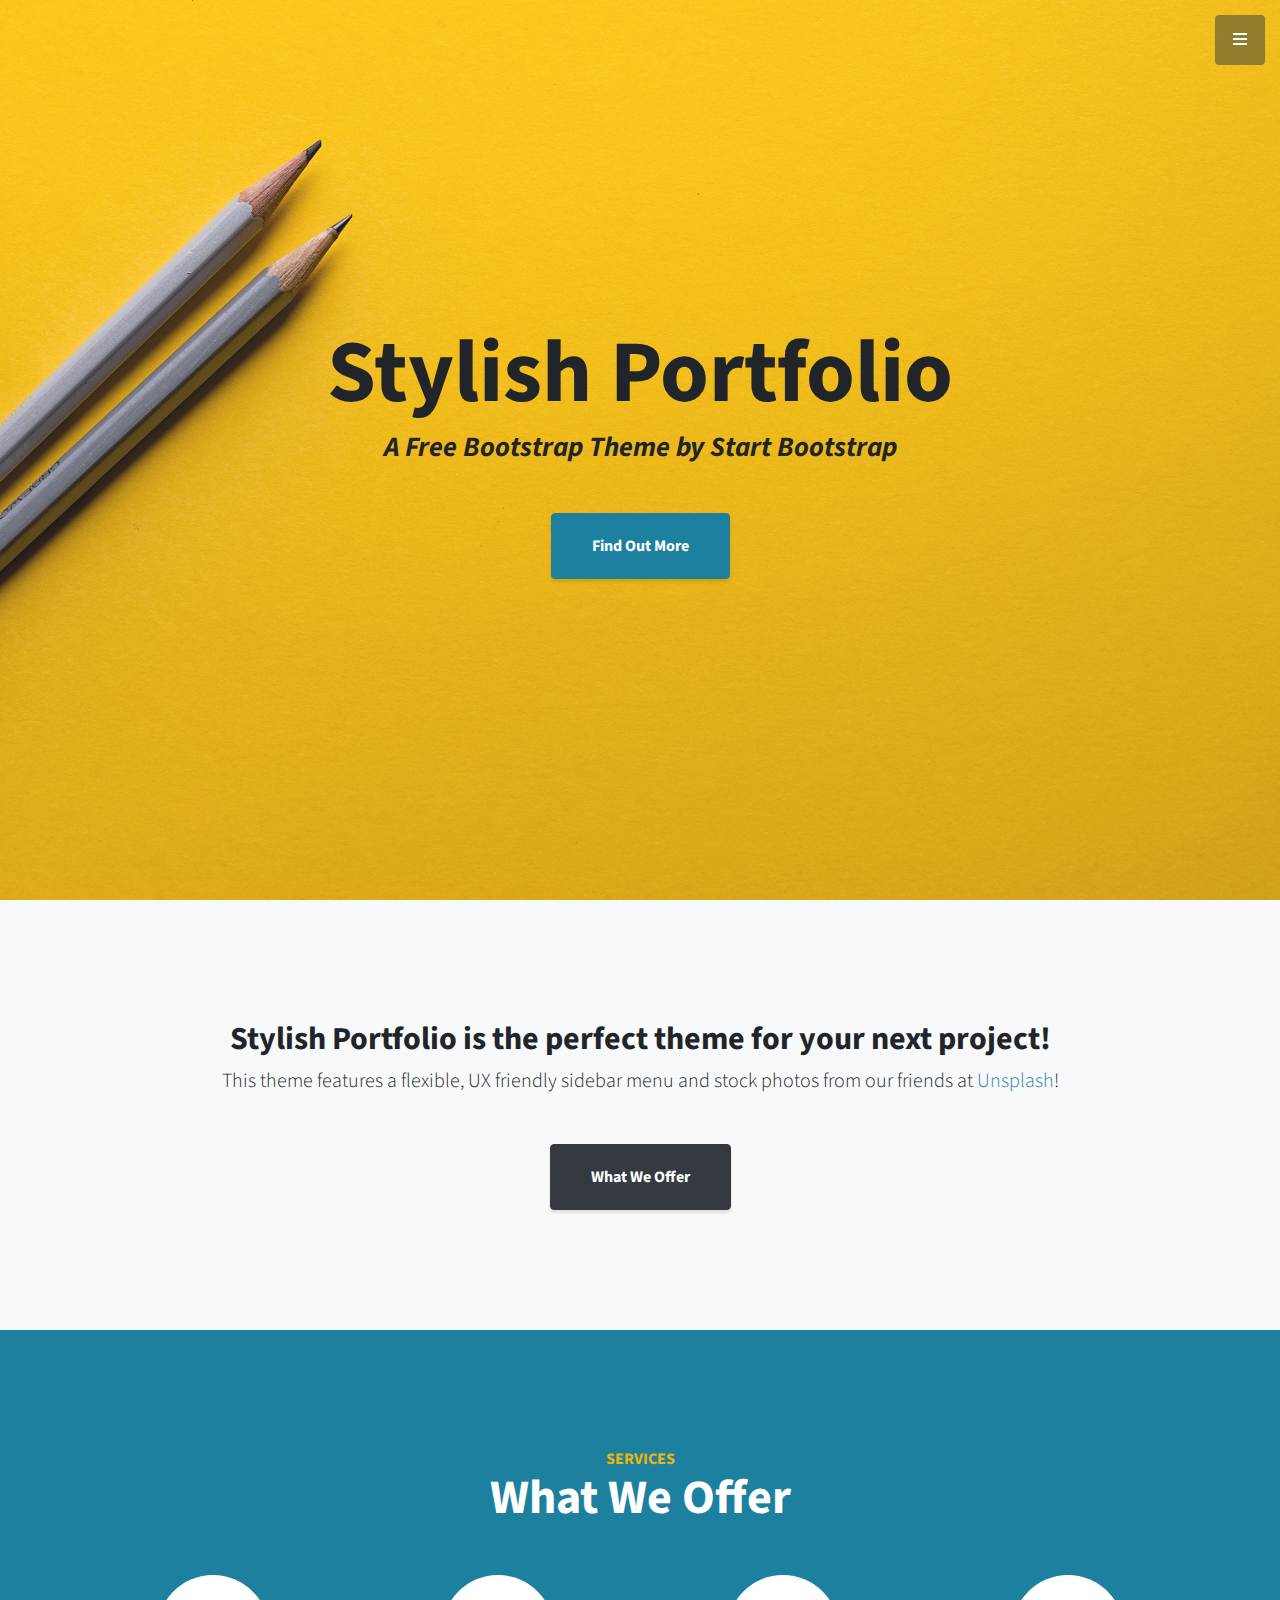
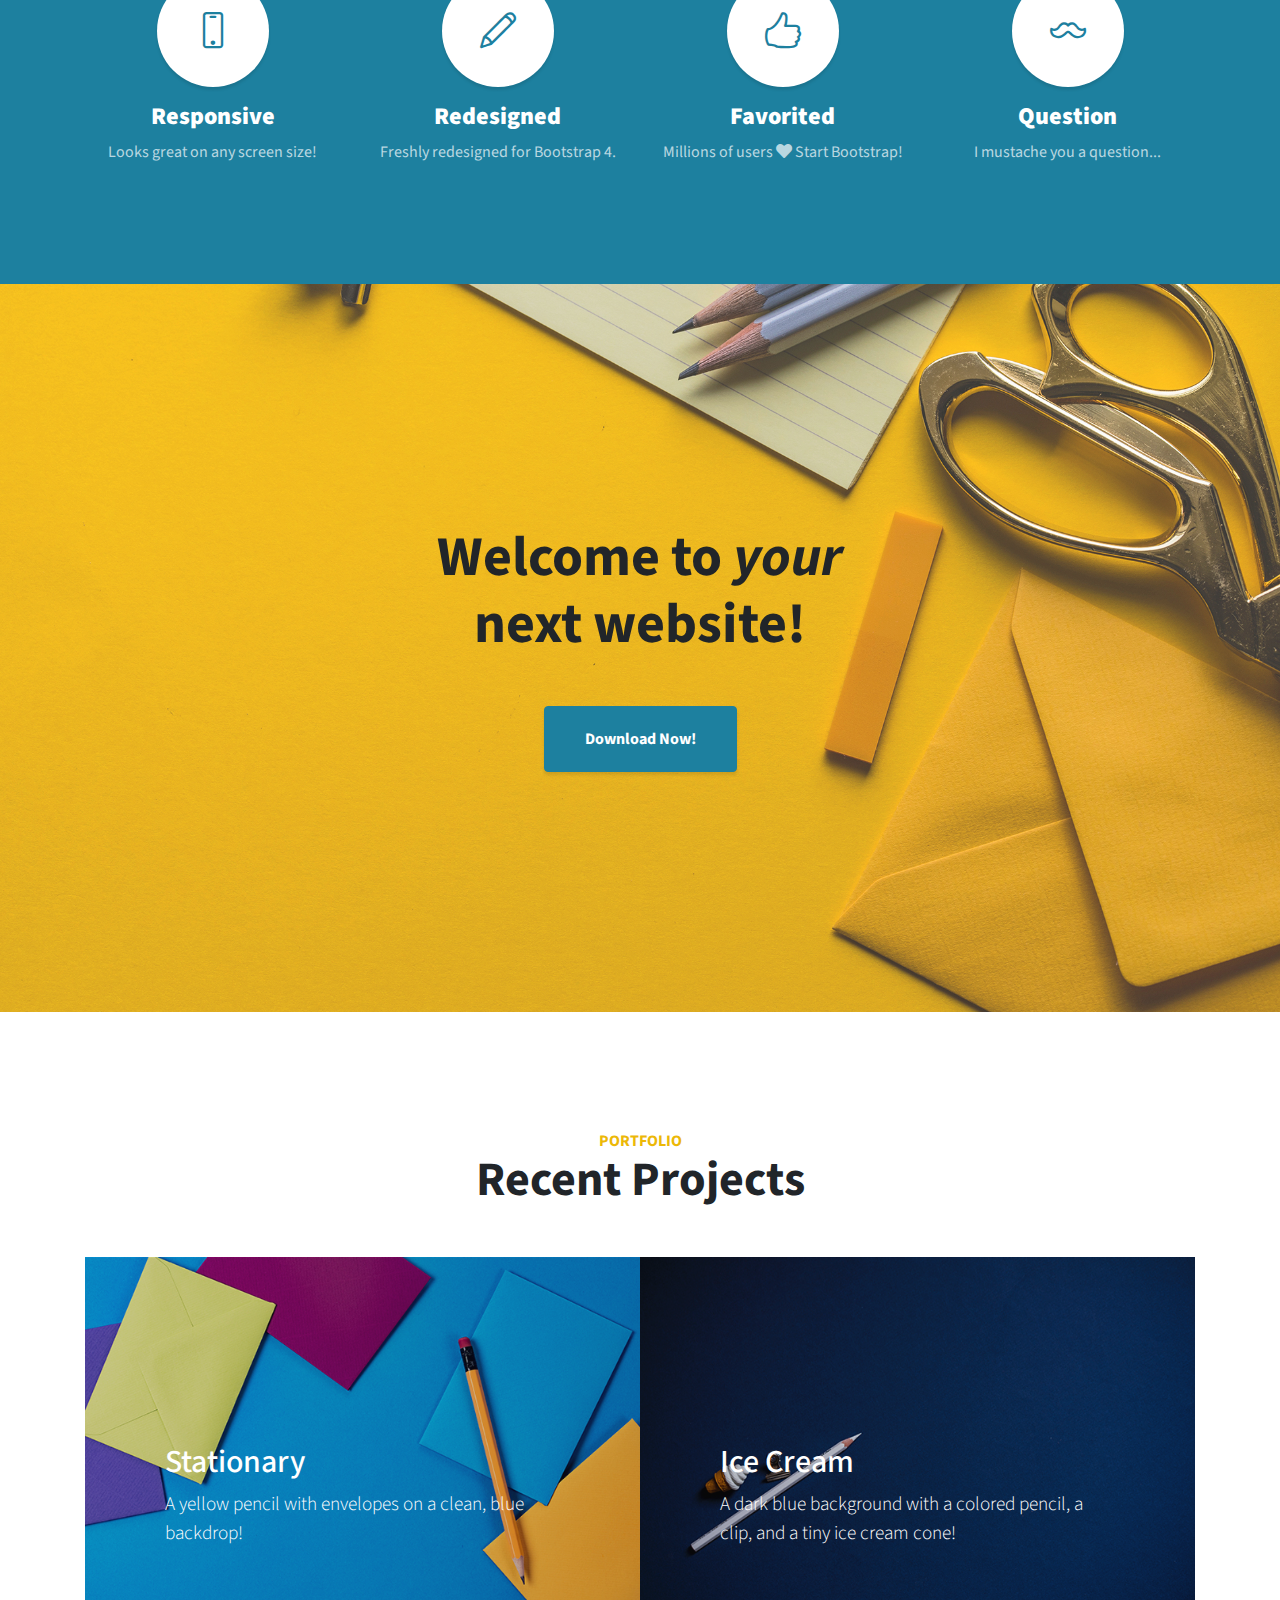
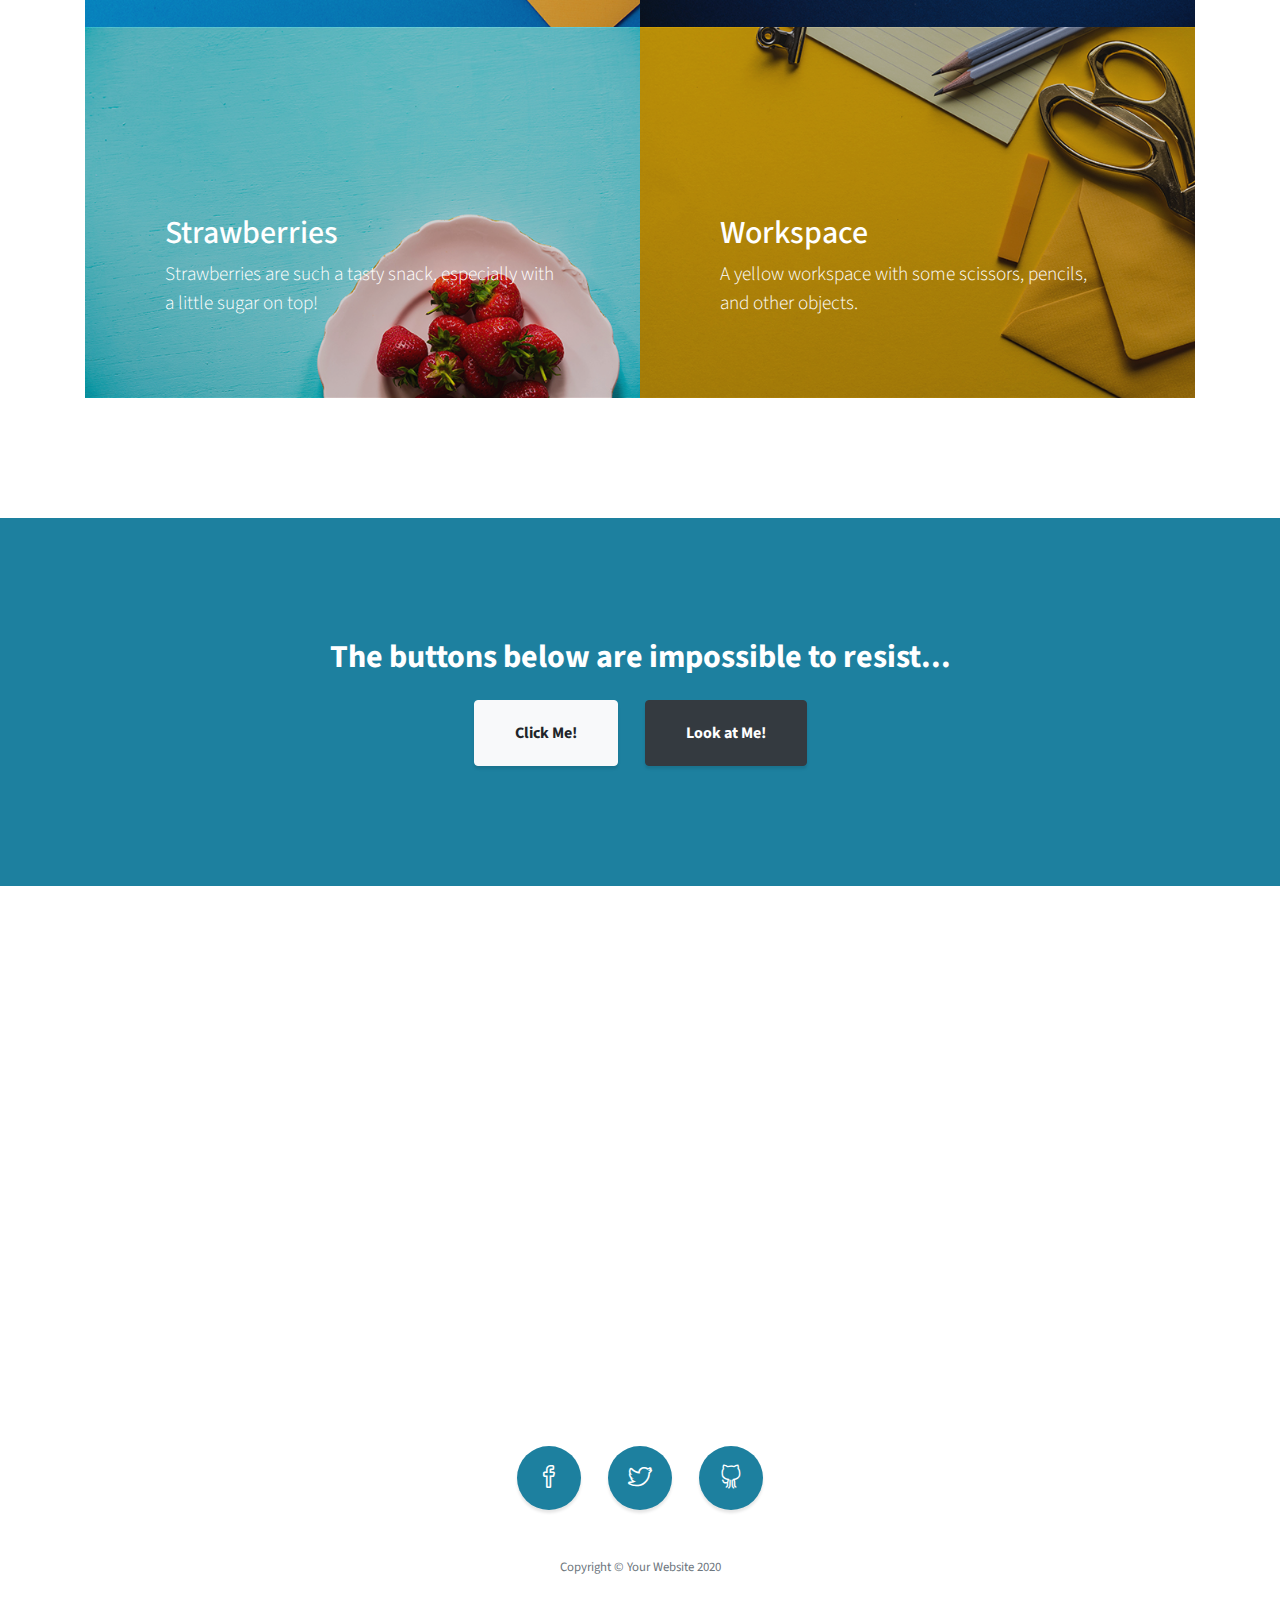
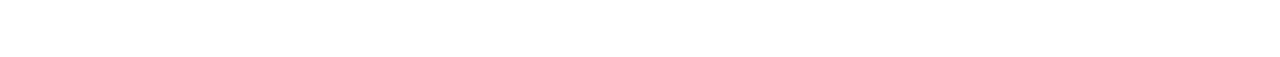
==== index.html @ 37e0a4cc "Initial commit" ====
<!DOCTYPE html>
<html lang="en">

<head>

  <meta charset="utf-8">
  <meta name="viewport" content="width=device-width, initial-scale=1, shrink-to-fit=no">
  <meta name="description" content="">
  <meta name="author" content="">

  <title>Stylish Portfolio - Start Bootstrap Template</title>

  <!-- Bootstrap Core CSS -->
  <link href="vendor/bootstrap/css/bootstrap.min.css" rel="stylesheet">

  <!-- Custom Fonts -->
  <link href="vendor/fontawesome-free/css/all.min.css" rel="stylesheet" type="text/css">
  <link href="https://fonts.googleapis.com/css?family=Source+Sans+Pro:300,400,700,300italic,400italic,700italic" rel="stylesheet" type="text/css">
  <link href="vendor/simple-line-icons/css/simple-line-icons.css" rel="stylesheet">

  <!-- Custom CSS -->
  <link href="css/stylish-portfolio.min.css" rel="stylesheet">

</head>

<body id="page-top">

  <!-- Navigation -->
  <a class="menu-toggle rounded" href="#">
    <i class="fas fa-bars"></i>
  </a>
  <nav id="sidebar-wrapper">
    <ul class="sidebar-nav">
      <li class="sidebar-brand">
        <a class="js-scroll-trigger" href="#page-top">Start Bootstrap</a>
      </li>
      <li class="sidebar-nav-item">
        <a class="js-scroll-trigger" href="#page-top">Home</a>
      </li>
      <li class="sidebar-nav-item">
        <a class="js-scroll-trigger" href="#about">About</a>
      </li>
      <li class="sidebar-nav-item">
        <a class="js-scroll-trigger" href="#services">Services</a>
      </li>
      <li class="sidebar-nav-item">
        <a class="js-scroll-trigger" href="#portfolio">Portfolio</a>
      </li>
      <li class="sidebar-nav-item">
        <a class="js-scroll-trigger" href="#contact">Contact</a>
      </li>
    </ul>
  </nav>

  <!-- Header -->
  <header class="masthead d-flex">
    <div class="container text-center my-auto">
      <h1 class="mb-1">Stylish Portfolio</h1>
      <h3 class="mb-5">
        <em>A Free Bootstrap Theme by Start Bootstrap</em>
      </h3>
      <a class="btn btn-primary btn-xl js-scroll-trigger" href="#about">Find Out More</a>
    </div>
    <div class="overlay"></div>
  </header>

  <!-- About -->
  <section class="content-section bg-light" id="about">
    <div class="container text-center">
      <div class="row">
        <div class="col-lg-10 mx-auto">
          <h2>Stylish Portfolio is the perfect theme for your next project!</h2>
          <p class="lead mb-5">This theme features a flexible, UX friendly sidebar menu and stock photos from our friends at
            <a href="https://unsplash.com/">Unsplash</a>!</p>
          <a class="btn btn-dark btn-xl js-scroll-trigger" href="#services">What We Offer</a>
        </div>
      </div>
    </div>
  </section>

  <!-- Services -->
  <section class="content-section bg-primary text-white text-center" id="services">
    <div class="container">
      <div class="content-section-heading">
        <h3 class="text-secondary mb-0">Services</h3>
        <h2 class="mb-5">What We Offer</h2>
      </div>
      <div class="row">
        <div class="col-lg-3 col-md-6 mb-5 mb-lg-0">
          <span class="service-icon rounded-circle mx-auto mb-3">
            <i class="icon-screen-smartphone"></i>
          </span>
          <h4>
            <strong>Responsive</strong>
          </h4>
          <p class="text-faded mb-0">Looks great on any screen size!</p>
        </div>
        <div class="col-lg-3 col-md-6 mb-5 mb-lg-0">
          <span class="service-icon rounded-circle mx-auto mb-3">
            <i class="icon-pencil"></i>
          </span>
          <h4>
            <strong>Redesigned</strong>
          </h4>
          <p class="text-faded mb-0">Freshly redesigned for Bootstrap 4.</p>
        </div>
        <div class="col-lg-3 col-md-6 mb-5 mb-md-0">
          <span class="service-icon rounded-circle mx-auto mb-3">
            <i class="icon-like"></i>
          </span>
          <h4>
            <strong>Favorited</strong>
          </h4>
          <p class="text-faded mb-0">Millions of users
            <i class="fas fa-heart"></i>
            Start Bootstrap!</p>
        </div>
        <div class="col-lg-3 col-md-6">
          <span class="service-icon rounded-circle mx-auto mb-3">
            <i class="icon-mustache"></i>
          </span>
          <h4>
            <strong>Question</strong>
          </h4>
          <p class="text-faded mb-0">I mustache you a question...</p>
        </div>
      </div>
    </div>
  </section>

  <!-- Callout -->
  <section class="callout">
    <div class="container text-center">
      <h2 class="mx-auto mb-5">Welcome to
        <em>your</em>
        next website!</h2>
      <a class="btn btn-primary btn-xl" href="https://startbootstrap.com/themes/stylish-portfolio/">Download Now!</a>
    </div>
  </section>

  <!-- Portfolio -->
  <section class="content-section" id="portfolio">
    <div class="container">
      <div class="content-section-heading text-center">
        <h3 class="text-secondary mb-0">Portfolio</h3>
        <h2 class="mb-5">Recent Projects</h2>
      </div>
      <div class="row no-gutters">
        <div class="col-lg-6">
          <a class="portfolio-item" href="#!">
            <div class="caption">
              <div class="caption-content">
                <div class="h2">Stationary</div>
                <p class="mb-0">A yellow pencil with envelopes on a clean, blue backdrop!</p>
              </div>
            </div>
            <img class="img-fluid" src="img/portfolio-1.jpg" alt="">
          </a>
        </div>
        <div class="col-lg-6">
          <a class="portfolio-item" href="#!">
            <div class="caption">
              <div class="caption-content">
                <div class="h2">Ice Cream</div>
                <p class="mb-0">A dark blue background with a colored pencil, a clip, and a tiny ice cream cone!</p>
              </div>
            </div>
            <img class="img-fluid" src="img/portfolio-2.jpg" alt="">
          </a>
        </div>
        <div class="col-lg-6">
          <a class="portfolio-item" href="#!">
            <div class="caption">
              <div class="caption-content">
                <div class="h2">Strawberries</div>
                <p class="mb-0">Strawberries are such a tasty snack, especially with a little sugar on top!</p>
              </div>
            </div>
            <img class="img-fluid" src="img/portfolio-3.jpg" alt="">
          </a>
        </div>
        <div class="col-lg-6">
          <a class="portfolio-item" href="#!">
            <div class="caption">
              <div class="caption-content">
                <div class="h2">Workspace</div>
                <p class="mb-0">A yellow workspace with some scissors, pencils, and other objects.</p>
              </div>
            </div>
            <img class="img-fluid" src="img/portfolio-4.jpg" alt="">
          </a>
        </div>
      </div>
    </div>
  </section>

  <!-- Call to Action -->
  <section class="content-section bg-primary text-white">
    <div class="container text-center">
      <h2 class="mb-4">The buttons below are impossible to resist...</h2>
      <a href="#!" class="btn btn-xl btn-light mr-4">Click Me!</a>
      <a href="#!" class="btn btn-xl btn-dark">Look at Me!</a>
    </div>
  </section>

  <!-- Map -->
  <div id="contact" class="map">
    <iframe src="https://maps.google.com/maps?f=q&amp;source=s_q&amp;hl=en&amp;geocode=&amp;q=Twitter,+Inc.,+Market+Street,+San+Francisco,+CA&amp;aq=0&amp;oq=twitter&amp;sll=28.659344,-81.187888&amp;sspn=0.128789,0.264187&amp;ie=UTF8&amp;hq=Twitter,+Inc.,+Market+Street,+San+Francisco,+CA&amp;t=m&amp;z=15&amp;iwloc=A&amp;output=embed"></iframe>
    <br />
    <small>
      <a href="https://maps.google.com/maps?f=q&amp;source=embed&amp;hl=en&amp;geocode=&amp;q=Twitter,+Inc.,+Market+Street,+San+Francisco,+CA&amp;aq=0&amp;oq=twitter&amp;sll=28.659344,-81.187888&amp;sspn=0.128789,0.264187&amp;ie=UTF8&amp;hq=Twitter,+Inc.,+Market+Street,+San+Francisco,+CA&amp;t=m&amp;z=15&amp;iwloc=A"></a>
    </small>
  </div>

  <!-- Footer -->
  <footer class="footer text-center">
    <div class="container">
      <ul class="list-inline mb-5">
        <li class="list-inline-item">
          <a class="social-link rounded-circle text-white mr-3" href="#!">
            <i class="icon-social-facebook"></i>
          </a>
        </li>
        <li class="list-inline-item">
          <a class="social-link rounded-circle text-white mr-3" href="#!">
            <i class="icon-social-twitter"></i>
          </a>
        </li>
        <li class="list-inline-item">
          <a class="social-link rounded-circle text-white" href="#!">
            <i class="icon-social-github"></i>
          </a>
        </li>
      </ul>
      <p class="text-muted small mb-0">Copyright &copy; Your Website 2020</p>
    </div>
  </footer>

  <!-- Scroll to Top Button-->
  <a class="scroll-to-top rounded js-scroll-trigger" href="#page-top">
    <i class="fas fa-angle-up"></i>
  </a>

  <!-- Bootstrap core JavaScript -->
  <script src="vendor/jquery/jquery.min.js"></script>
  <script src="vendor/bootstrap/js/bootstrap.bundle.min.js"></script>

  <!-- Plugin JavaScript -->
  <script src="vendor/jquery-easing/jquery.easing.min.js"></script>

  <!-- Custom scripts for this template -->
  <script src="js/stylish-portfolio.min.js"></script>

</body>

</html>
---- vendor/simple-line-icons/css/simple-line-icons.css ----
@font-face {
  font-family: 'simple-line-icons';
  src: url('../fonts/Simple-Line-Icons.eot?v=2.4.0');
  src: url('../fonts/Simple-Line-Icons.eot?v=2.4.0#iefix') format('embedded-opentype'), url('../fonts/Simple-Line-Icons.woff2?v=2.4.0') format('woff2'), url('../fonts/Simple-Line-Icons.ttf?v=2.4.0') format('truetype'), url('../fonts/Simple-Line-Icons.woff?v=2.4.0') format('woff'), url('../fonts/Simple-Line-Icons.svg?v=2.4.0#simple-line-icons') format('svg');
  font-weight: normal;
  font-style: normal;
}
/*
 Use the following CSS code if you want to have a class per icon.
 Instead of a list of all class selectors, you can use the generic [class*="icon-"] selector, but it's slower:
*/
.icon-user,
.icon-people,
.icon-user-female,
.icon-user-follow,
.icon-user-following,
.icon-user-unfollow,
.icon-login,
.icon-logout,
.icon-emotsmile,
.icon-phone,
.icon-call-end,
.icon-call-in,
.icon-call-out,
.icon-map,
.icon-location-pin,
.icon-direction,
.icon-directions,
.icon-compass,
.icon-layers,
.icon-menu,
.icon-list,
.icon-options-vertical,
.icon-options,
.icon-arrow-down,
.icon-arrow-left,
.icon-arrow-right,
.icon-arrow-up,
.icon-arrow-up-circle,
.icon-arrow-left-circle,
.icon-arrow-right-circle,
.icon-arrow-down-circle,
.icon-check,
.icon-clock,
.icon-plus,
.icon-minus,
.icon-close,
.icon-event,
.icon-exclamation,
.icon-organization,
.icon-trophy,
.icon-screen-smartphone,
.icon-screen-desktop,
.icon-plane,
.icon-notebook,
.icon-mustache,
.icon-mouse,
.icon-magnet,
.icon-energy,
.icon-disc,
.icon-cursor,
.icon-cursor-move,
.icon-crop,
.icon-chemistry,
.icon-speedometer,
.icon-shield,
.icon-screen-tablet,
.icon-magic-wand,
.icon-hourglass,
.icon-graduation,
.icon-ghost,
.icon-game-controller,
.icon-fire,
.icon-eyeglass,
.icon-envelope-open,
.icon-envelope-letter,
.icon-bell,
.icon-badge,
.icon-anchor,
.icon-wallet,
.icon-vector,
.icon-speech,
.icon-puzzle,
.icon-printer,
.icon-present,
.icon-playlist,
.icon-pin,
.icon-picture,
.icon-handbag,
.icon-globe-alt,
.icon-globe,
.icon-folder-alt,
.icon-folder,
.icon-film,
.icon-feed,
.icon-drop,
.icon-drawer,
.icon-docs,
.icon-doc,
.icon-diamond,
.icon-cup,
.icon-calculator,
.icon-bubbles,
.icon-briefcase,
.icon-book-open,
.icon-basket-loaded,
.icon-basket,
.icon-bag,
.icon-action-undo,
.icon-action-redo,
.icon-wrench,
.icon-umbrella,
.icon-trash,
.icon-tag,
.icon-support,
.icon-frame,
.icon-size-fullscreen,
.icon-size-actual,
.icon-shuffle,
.icon-share-alt,
.icon-share,
.icon-rocket,
.icon-question,
.icon-pie-chart,
.icon-pencil,
.icon-note,
.icon-loop,
.icon-home,
.icon-grid,
.icon-graph,
.icon-microphone,
.icon-music-tone-alt,
.icon-music-tone,
.icon-earphones-alt,
.icon-earphones,
.icon-equalizer,
.icon-like,
.icon-dislike,
.icon-control-start,
.icon-control-rewind,
.icon-control-play,
.icon-control-pause,
.icon-control-forward,
.icon-control-end,
.icon-volume-1,
.icon-volume-2,
.icon-volume-off,
.icon-calendar,
.icon-bulb,
.icon-chart,
.icon-ban,
.icon-bubble,
.icon-camrecorder,
.icon-camera,
.icon-cloud-download,
.icon-cloud-upload,
.icon-envelope,
.icon-eye,
.icon-flag,
.icon-heart,
.icon-info,
.icon-key,
.icon-link,
.icon-lock,
.icon-lock-open,
.icon-magnifier,
.icon-magnifier-add,
.icon-magnifier-remove,
.icon-paper-clip,
.icon-paper-plane,
.icon-power,
.icon-refresh,
.icon-reload,
.icon-settings,
.icon-star,
.icon-symbol-female,
.icon-symbol-male,
.icon-target,
.icon-credit-card,
.icon-paypal,
.icon-social-tumblr,
.icon-social-twitter,
.icon-social-facebook,
.icon-social-instagram,
.icon-social-linkedin,
.icon-social-pinterest,
.icon-social-github,
.icon-social-google,
.icon-social-reddit,
.icon-social-skype,
.icon-social-dribbble,
.icon-social-behance,
.icon-social-foursqare,
.icon-social-soundcloud,
.icon-social-spotify,
.icon-social-stumbleupon,
.icon-social-youtube,
.icon-social-dropbox,
.icon-social-vkontakte,
.icon-social-steam {
  font-family: 'simple-line-icons';
  speak: none;
  font-style: normal;
  font-weight: normal;
  font-variant: normal;
  text-transform: none;
  line-height: 1;
  /* Better Font Rendering =========== */
  -webkit-font-smoothing: antialiased;
  -moz-osx-font-smoothing: grayscale;
}
.icon-user:before {
  content: "\e005";
}
.icon-people:before {
  content: "\e001";
}
.icon-user-female:before {
  content: "\e000";
}
.icon-user-follow:before {
  content: "\e002";
}
.icon-user-following:before {
  content: "\e003";
}
.icon-user-unfollow:before {
  content: "\e004";
}
.icon-login:before {
  content: "\e066";
}
.icon-logout:before {
  content: "\e065";
}
.icon-emotsmile:before {
  content: "\e021";
}
.icon-phone:before {
  content: "\e600";
}
.icon-call-end:before {
  content: "\e048";
}
.icon-call-in:before {
  content: "\e047";
}
.icon-call-out:before {
  content: "\e046";
}
.icon-map:before {
  content: "\e033";
}
.icon-location-pin:before {
  content: "\e096";
}
.icon-direction:before {
  content: "\e042";
}
.icon-directions:before {
  content: "\e041";
}
.icon-compass:before {
  content: "\e045";
}
.icon-layers:before {
  content: "\e034";
}
.icon-menu:before {
  content: "\e601";
}
.icon-list:before {
  content: "\e067";
}
.icon-options-vertical:before {
  content: "\e602";
}
.icon-options:before {
  content: "\e603";
}
.icon-arrow-down:before {
  content: "\e604";
}
.icon-arrow-left:before {
  content: "\e605";
}
.icon-arrow-right:before {
  content: "\e606";
}
.icon-arrow-up:before {
  content: "\e607";
}
.icon-arrow-up-circle:before {
  content: "\e078";
}
.icon-arrow-left-circle:before {
  content: "\e07a";
}
.icon-arrow-right-circle:before {
  content: "\e079";
}
.icon-arrow-down-circle:before {
  content: "\e07b";
}
.icon-check:before {
  content: "\e080";
}
.icon-clock:before {
  content: "\e081";
}
.icon-plus:before {
  content: "\e095";
}
.icon-minus:before {
  content: "\e615";
}
.icon-close:before {
  content: "\e082";
}
.icon-event:before {
  content: "\e619";
}
.icon-exclamation:before {
  content: "\e617";
}
.icon-organization:before {
  content: "\e616";
}
.icon-trophy:before {
  content: "\e006";
}
.icon-screen-smartphone:before {
  content: "\e010";
}
.icon-screen-desktop:before {
  content: "\e011";
}
.icon-plane:before {
  content: "\e012";
}
.icon-notebook:before {
  content: "\e013";
}
.icon-mustache:before {
  content: "\e014";
}
.icon-mouse:before {
  content: "\e015";
}
.icon-magnet:before {
  content: "\e016";
}
.icon-energy:before {
  content: "\e020";
}
.icon-disc:before {
  content: "\e022";
}
.icon-cursor:before {
  content: "\e06e";
}
.icon-cursor-move:before {
  content: "\e023";
}
.icon-crop:before {
  content: "\e024";
}
.icon-chemistry:before {
  content: "\e026";
}
.icon-speedometer:before {
  content: "\e007";
}
.icon-shield:before {
  content: "\e00e";
}
.icon-screen-tablet:before {
  content: "\e00f";
}
.icon-magic-wand:before {
  content: "\e017";
}
.icon-hourglass:before {
  content: "\e018";
}
.icon-graduation:before {
  content: "\e019";
}
.icon-ghost:before {
  content: "\e01a";
}
.icon-game-controller:before {
  content: "\e01b";
}
.icon-fire:before {
  content: "\e01c";
}
.icon-eyeglass:before {
  content: "\e01d";
}
.icon-envelope-open:before {
  content: "\e01e";
}
.icon-envelope-letter:before {
  content: "\e01f";
}
.icon-bell:before {
  content: "\e027";
}
.icon-badge:before {
  content: "\e028";
}
.icon-anchor:before {
  content: "\e029";
}
.icon-wallet:before {
  content: "\e02a";
}
.icon-vector:before {
  content: "\e02b";
}
.icon-speech:before {
  content: "\e02c";
}
.icon-puzzle:before {
  content: "\e02d";
}
.icon-printer:before {
  content: "\e02e";
}
.icon-present:before {
  content: "\e02f";
}
.icon-playlist:before {
  content: "\e030";
}
.icon-pin:before {
  content: "\e031";
}
.icon-picture:before {
  content: "\e032";
}
.icon-handbag:before {
  content: "\e035";
}
.icon-globe-alt:before {
  content: "\e036";
}
.icon-globe:before {
  content: "\e037";
}
.icon-folder-alt:before {
  content: "\e039";
}
.icon-folder:before {
  content: "\e089";
}
.icon-film:before {
  content: "\e03a";
}
.icon-feed:before {
  content: "\e03b";
}
.icon-drop:before {
  content: "\e03e";
}
.icon-drawer:before {
  content: "\e03f";
}
.icon-docs:before {
  content: "\e040";
}
.icon-doc:before {
  content: "\e085";
}
.icon-diamond:before {
  content: "\e043";
}
.icon-cup:before {
  content: "\e044";
}
.icon-calculator:before {
  content: "\e049";
}
.icon-bubbles:before {
  content: "\e04a";
}
.icon-briefcase:before {
  content: "\e04b";
}
.icon-book-open:before {
  content: "\e04c";
}
.icon-basket-loaded:before {
  content: "\e04d";
}
.icon-basket:before {
  content: "\e04e";
}
.icon-bag:before {
  content: "\e04f";
}
.icon-action-undo:before {
  content: "\e050";
}
.icon-action-redo:before {
  content: "\e051";
}
.icon-wrench:before {
  content: "\e052";
}
.icon-umbrella:before {
  content: "\e053";
}
.icon-trash:before {
  content: "\e054";
}
.icon-tag:before {
  content: "\e055";
}
.icon-support:before {
  content: "\e056";
}
.icon-frame:before {
  content: "\e038";
}
.icon-size-fullscreen:before {
  content: "\e057";
}
.icon-size-actual:before {
  content: "\e058";
}
.icon-shuffle:before {
  content: "\e059";
}
.icon-share-alt:before {
  content: "\e05a";
}
.icon-share:before {
  content: "\e05b";
}
.icon-rocket:before {
  content: "\e05c";
}
.icon-question:before {
  content: "\e05d";
}
.icon-pie-chart:before {
  content: "\e05e";
}
.icon-pencil:before {
  content: "\e05f";
}
.icon-note:before {
  content: "\e060";
}
.icon-loop:before {
  content: "\e064";
}
.icon-home:before {
  content: "\e069";
}
.icon-grid:before {
  content: "\e06a";
}
.icon-graph:before {
  content: "\e06b";
}
.icon-microphone:before {
  content: "\e063";
}
.icon-music-tone-alt:before {
  content: "\e061";
}
.icon-music-tone:before {
  content: "\e062";
}
.icon-earphones-alt:before {
  content: "\e03c";
}
.icon-earphones:before {
  content: "\e03d";
}
.icon-equalizer:before {
  content: "\e06c";
}
.icon-like:before {
  content: "\e068";
}
.icon-dislike:before {
  content: "\e06d";
}
.icon-control-start:before {
  content: "\e06f";
}
.icon-control-rewind:before {
  content: "\e070";
}
.icon-control-play:before {
  content: "\e071";
}
.icon-control-pause:before {
  content: "\e072";
}
.icon-control-forward:before {
  content: "\e073";
}
.icon-control-end:before {
  content: "\e074";
}
.icon-volume-1:before {
  content: "\e09f";
}
.icon-volume-2:before {
  content: "\e0a0";
}
.icon-volume-off:before {
  content: "\e0a1";
}
.icon-calendar:before {
  content: "\e075";
}
.icon-bulb:before {
  content: "\e076";
}
.icon-chart:before {
  content: "\e077";
}
.icon-ban:before {
  content: "\e07c";
}
.icon-bubble:before {
  content: "\e07d";
}
.icon-camrecorder:before {
  content: "\e07e";
}
.icon-camera:before {
  content: "\e07f";
}
.icon-cloud-download:before {
  content: "\e083";
}
.icon-cloud-upload:before {
  content: "\e084";
}
.icon-envelope:before {
  content: "\e086";
}
.icon-eye:before {
  content: "\e087";
}
.icon-flag:before {
  content: "\e088";
}
.icon-heart:before {
  content: "\e08a";
}
.icon-info:before {
  content: "\e08b";
}
.icon-key:before {
  content: "\e08c";
}
.icon-link:before {
  content: "\e08d";
}
.icon-lock:before {
  content: "\e08e";
}
.icon-lock-open:before {
  content: "\e08f";
}
.icon-magnifier:before {
  content: "\e090";
}
.icon-magnifier-add:before {
  content: "\e091";
}
.icon-magnifier-remove:before {
  content: "\e092";
}
.icon-paper-clip:before {
  content: "\e093";
}
.icon-paper-plane:before {
  content: "\e094";
}
.icon-power:before {
  content: "\e097";
}
.icon-refresh:before {
  content: "\e098";
}
.icon-reload:before {
  content: "\e099";
}
.icon-settings:before {
  content: "\e09a";
}
.icon-star:before {
  content: "\e09b";
}
.icon-symbol-female:before {
  content: "\e09c";
}
.icon-symbol-male:before {
  content: "\e09d";
}
.icon-target:before {
  content: "\e09e";
}
.icon-credit-card:before {
  content: "\e025";
}
.icon-paypal:before {
  content: "\e608";
}
.icon-social-tumblr:before {
  content: "\e00a";
}
.icon-social-twitter:before {
  content: "\e009";
}
.icon-social-facebook:before {
  content: "\e00b";
}
.icon-social-instagram:before {
  content: "\e609";
}
.icon-social-linkedin:before {
  content: "\e60a";
}
.icon-social-pinterest:before {
  content: "\e60b";
}
.icon-social-github:before {
  content: "\e60c";
}
.icon-social-google:before {
  content: "\e60d";
}
.icon-social-reddit:before {
  content: "\e60e";
}
.icon-social-skype:before {
  content: "\e60f";
}
.icon-social-dribbble:before {
  content: "\e00d";
}
.icon-social-behance:before {
  content: "\e610";
}
.icon-social-foursqare:before {
  content: "\e611";
}
.icon-social-soundcloud:before {
  content: "\e612";
}
.icon-social-spotify:before {
  content: "\e613";
}
.icon-social-stumbleupon:before {
  content: "\e614";
}
.icon-social-youtube:before {
  content: "\e008";
}
.icon-social-dropbox:before {
  content: "\e00c";
}
.icon-social-vkontakte:before {
  content: "\e618";
}
.icon-social-steam:before {
  content: "\e620";
}
---- css/stylish-portfolio.min.css ----
/*!
 * Start Bootstrap - Stylish Portfolio v5.0.8 (https://startbootstrap.com/themes/stylish-portfolio)
 * Copyright 2013-2020 Start Bootstrap
 * Licensed under MIT (https://github.com/StartBootstrap/startbootstrap-stylish-portfolio/blob/master/LICENSE)
 */body,html{width:100%;height:100%}body{font-family:'Source Sans Pro'}.btn-xl{padding:1.25rem 2.5rem}.content-section{padding-top:7.5rem;padding-bottom:7.5rem}.content-section-heading h2{font-size:3rem}.content-section-heading h3{font-size:1rem;text-transform:uppercase}h1,h2,h3,h4,h5,h6{font-weight:700}.text-faded{color:rgba(255,255,255,.7)}.map{height:30rem}@media (max-width:992px){.map{height:75%}}.map iframe{pointer-events:none}.scroll-to-top{position:fixed;right:15px;bottom:15px;display:none;width:50px;height:50px;text-align:center;color:#fff;background:rgba(52,58,64,.5);line-height:45px}.scroll-to-top:focus,.scroll-to-top:hover{color:#fff}.scroll-to-top:hover{background:#343a40}.scroll-to-top i{font-weight:800}.masthead{min-height:30rem;position:relative;display:table;width:100%;height:auto;padding-top:8rem;padding-bottom:8rem;background:linear-gradient(90deg,rgba(255,255,255,.1) 0,rgba(255,255,255,.1) 100%),url(../img/bg-masthead.jpg);background-position:center center;background-repeat:no-repeat;background-size:cover}.masthead h1{font-size:4rem;margin:0;padding:0}@media (min-width:992px){.masthead{height:100vh}.masthead h1{font-size:5.5rem}}#sidebar-wrapper{position:fixed;z-index:2;right:0;width:250px;height:100%;transition:all .4s ease 0s;transform:translateX(250px);background:#1d809f;border-left:1px solid rgba(255,255,255,.1)}.sidebar-nav{position:absolute;top:0;width:250px;margin:0;padding:0;list-style:none}.sidebar-nav li.sidebar-nav-item a{display:block;text-decoration:none;color:#fff;padding:15px}.sidebar-nav li a:hover{text-decoration:none;color:#fff;background:rgba(255,255,255,.2)}.sidebar-nav li a:active,.sidebar-nav li a:focus{text-decoration:none}.sidebar-nav>.sidebar-brand{font-size:1.2rem;background:rgba(52,58,64,.1);height:80px;line-height:50px;padding-top:15px;padding-bottom:15px;padding-left:15px}.sidebar-nav>.sidebar-brand a{color:#fff}.sidebar-nav>.sidebar-brand a:hover{color:#fff;background:0 0}#sidebar-wrapper.active{right:250px;width:250px;transition:all .4s ease 0s}.menu-toggle{position:fixed;right:15px;top:15px;width:50px;height:50px;text-align:center;color:#fff;background:rgba(52,58,64,.5);line-height:50px;z-index:999}.menu-toggle:focus,.menu-toggle:hover{color:#fff}.menu-toggle:hover{background:#343a40}.service-icon{background-color:#fff;color:#1d809f;height:7rem;width:7rem;display:block;line-height:7.5rem;font-size:2.25rem;box-shadow:0 3px 3px 0 rgba(0,0,0,.1)}.callout{padding:15rem 0;background:linear-gradient(90deg,rgba(255,255,255,.1) 0,rgba(255,255,255,.1) 100%),url(../img/bg-callout.jpg);background-position:center center;background-repeat:no-repeat;background-size:cover}.callout h2{font-size:3.5rem;font-weight:700;display:block;max-width:30rem}.portfolio-item{display:block;position:relative;overflow:hidden;max-width:530px;margin:auto auto 1rem}.portfolio-item .caption{display:flex;height:100%;width:100%;background-color:rgba(33,37,41,.2);position:absolute;top:0;bottom:0;z-index:1}.portfolio-item .caption .caption-content{color:#fff;margin:auto 2rem 2rem}.portfolio-item .caption .caption-content h2{font-size:.8rem;text-transform:uppercase}.portfolio-item .caption .caption-content p{font-weight:300;font-size:1.2rem}@media (min-width:992px){.portfolio-item{max-width:none;margin:0}.portfolio-item .caption{transition:background-color .7s,-webkit-clip-path .25s ease-out;transition:clip-path .25s ease-out,background-color .7s;transition:clip-path .25s ease-out,background-color .7s,-webkit-clip-path .25s ease-out;-webkit-clip-path:inset(0);clip-path:inset(0)}.portfolio-item .caption .caption-content{transition:opacity .25s;margin-left:5rem;margin-right:5rem;margin-bottom:5rem}.portfolio-item img{transition:-webkit-clip-path .25s ease-out;transition:clip-path .25s ease-out;transition:clip-path .25s ease-out,-webkit-clip-path .25s ease-out;-webkit-clip-path:inset(-1px);clip-path:inset(-1px)}.portfolio-item:hover img{-webkit-clip-path:inset(2rem);clip-path:inset(2rem)}.portfolio-item:hover .caption{background-color:rgba(29,128,159,.9);-webkit-clip-path:inset(2rem);clip-path:inset(2rem)}}.map iframe{height:100%;width:100%;border:0}footer.footer{padding-top:5rem;padding-bottom:5rem}footer.footer .social-link{display:block;height:4rem;width:4rem;line-height:4.3rem;font-size:1.5rem;background-color:#1d809f;transition:background-color .15s ease-in-out;box-shadow:0 3px 3px 0 rgba(0,0,0,.1)}footer.footer .social-link:hover{background-color:#155d74;text-decoration:none}a{color:#1d809f}a:active,a:focus,a:hover{color:#155d74}.btn-primary{background-color:#1d809f!important;border-color:#1d809f!important;color:#fff!important}.btn-primary:active,.btn-primary:focus,.btn-primary:hover{background-color:#155d74!important;border-color:#155d74!important}.btn-secondary{background-color:#ecb807!important;border-color:#ecb807!important;color:#fff!important}.btn-secondary:active,.btn-secondary:focus,.btn-secondary:hover{background-color:#ba9106!important;border-color:#ba9106!important}.btn-dark{color:#fff!important}.btn{box-shadow:0 3px 3px 0 rgba(0,0,0,.1);font-weight:700}.bg-primary{background-color:#1d809f!important}.text-primary{color:#1d809f!important}.text-secondary{color:#ecb807!important}
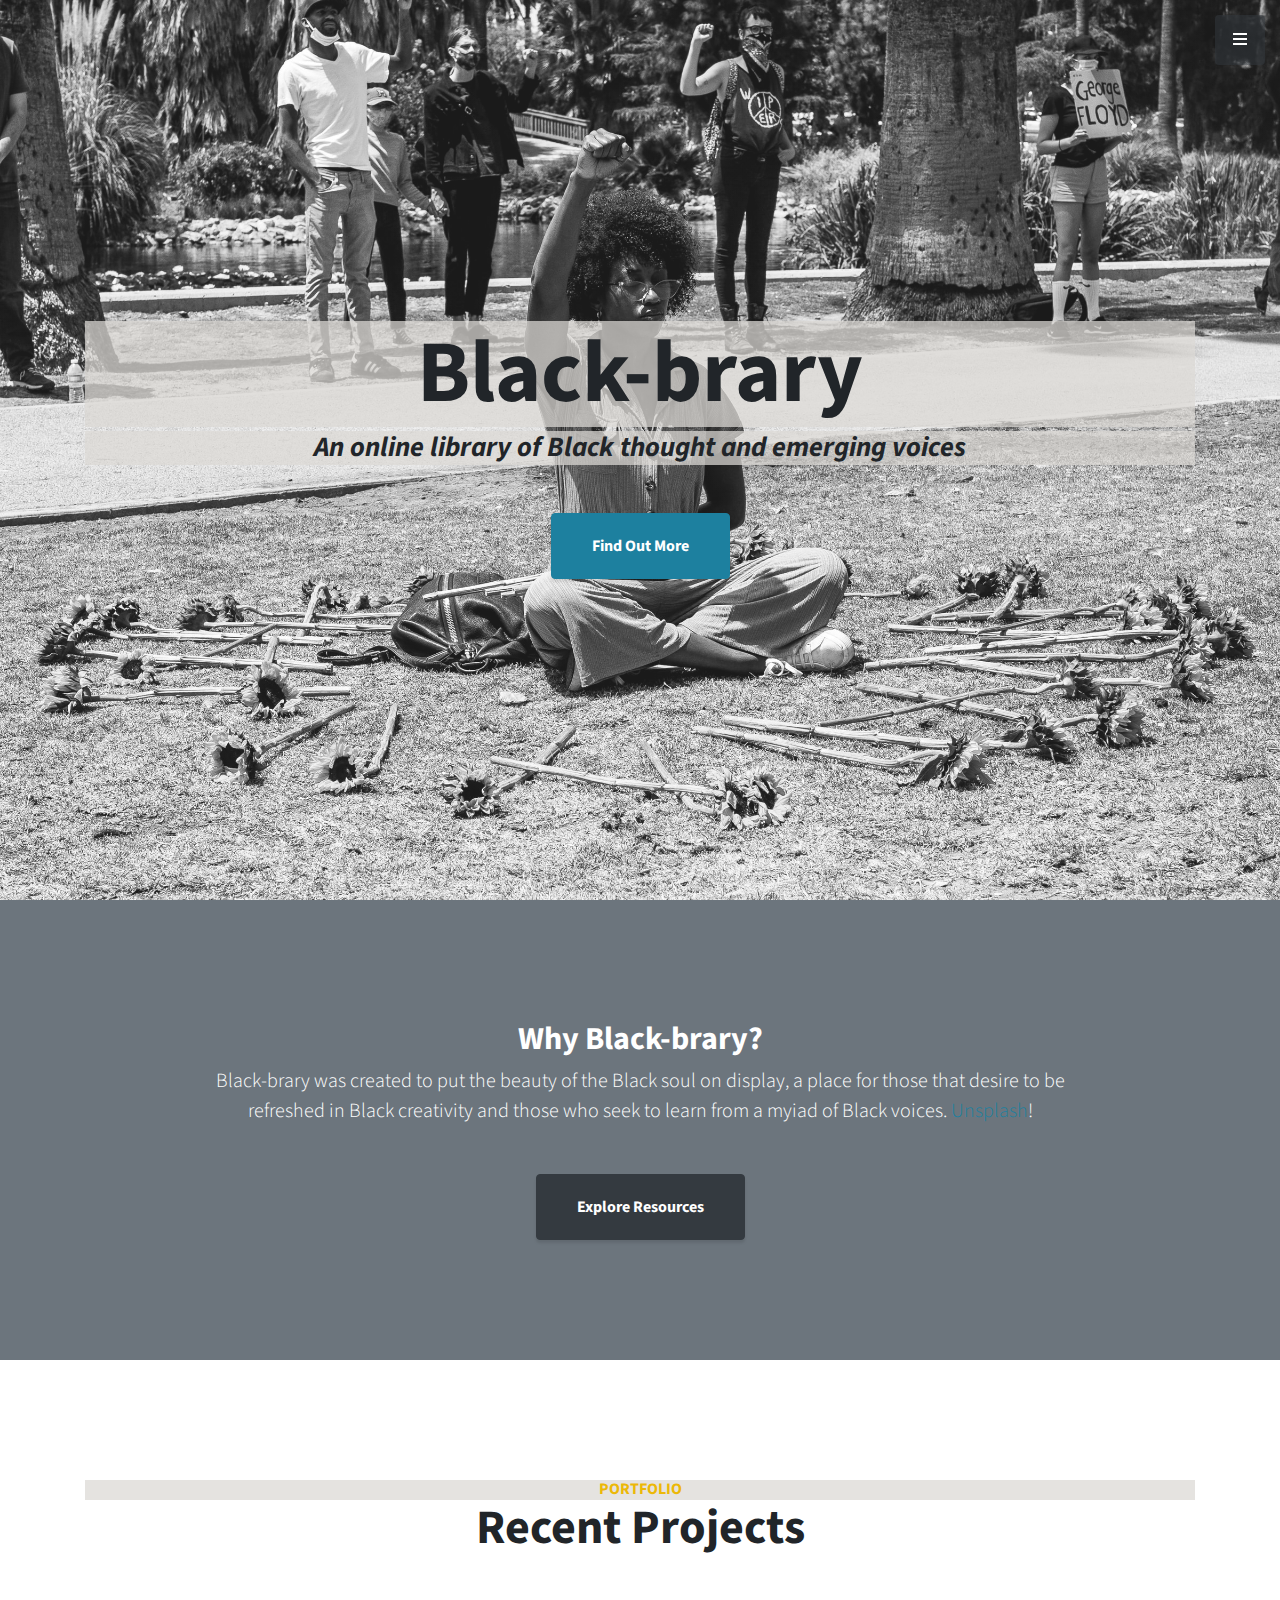
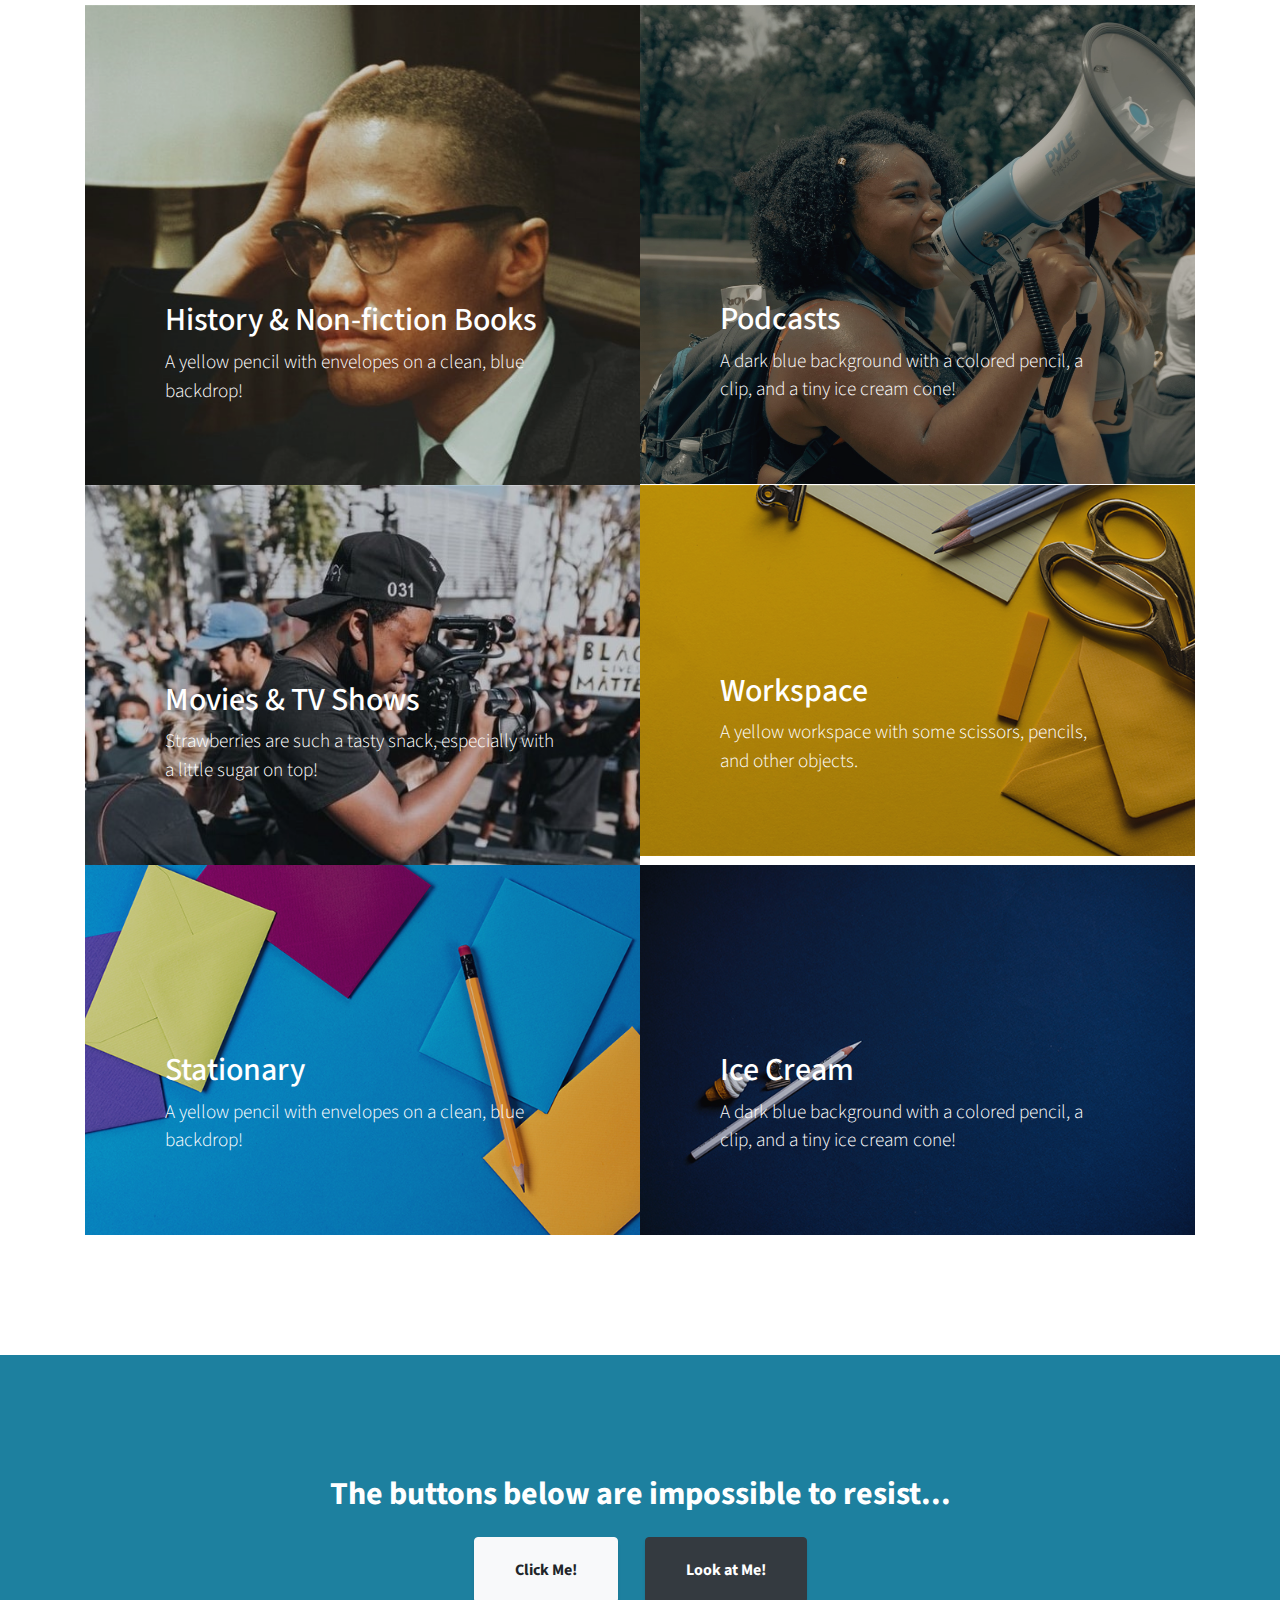
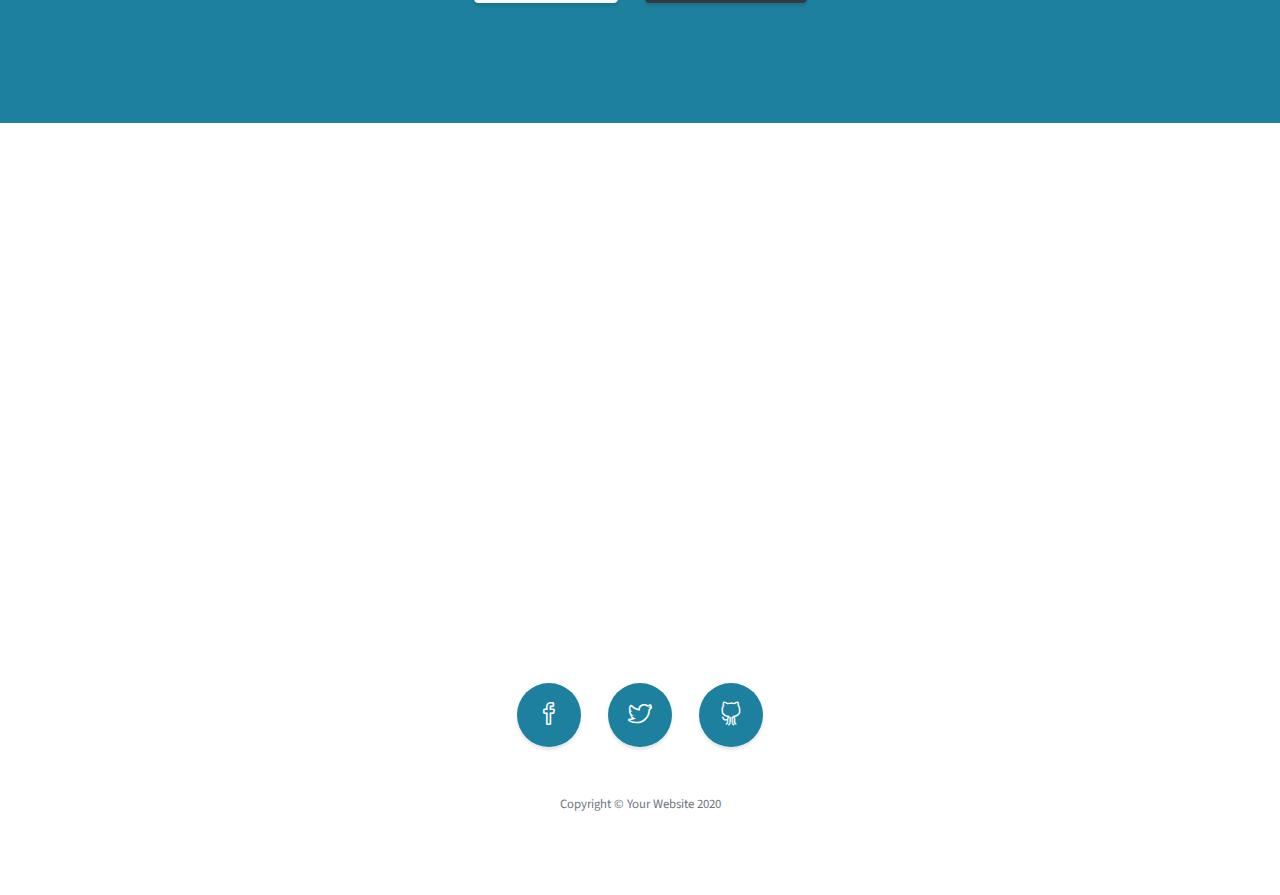
==== commit 4ec0d847: "changed image for masthead and for first 3 portfolio inages" ====
--- a/index.html
+++ b/index.html
@@ -8,7 +8,7 @@
   <meta name="description" content="">
   <meta name="author" content="">
 
-  <title>Stylish Portfolio - Start Bootstrap Template</title>
+  <title>Black-brary| your online Black library</title>
 
   <!-- Bootstrap Core CSS -->
   <link href="vendor/bootstrap/css/bootstrap.min.css" rel="stylesheet">
@@ -54,10 +54,10 @@
 
   <!-- Header -->
   <header class="masthead d-flex">
-    <div class="container text-center my-auto">
-      <h1 class="mb-1">Stylish Portfolio</h1>
+    <div class="container text-center my-auto mastheadTextBg">
+      <h1 class="mb-1">Black-brary</h1>
       <h3 class="mb-5">
-        <em>A Free Bootstrap Theme by Start Bootstrap</em>
+        <em>An online library of Black thought and emerging voices</em>
       </h3>
       <a class="btn btn-primary btn-xl js-scroll-trigger" href="#about">Find Out More</a>
     </div>
@@ -65,70 +65,21 @@
   </header>
 
   <!-- About -->
-  <section class="content-section bg-light" id="about">
+  <section class="content-section bg-secondary" id="about">
     <div class="container text-center">
       <div class="row">
         <div class="col-lg-10 mx-auto">
-          <h2>Stylish Portfolio is the perfect theme for your next project!</h2>
-          <p class="lead mb-5">This theme features a flexible, UX friendly sidebar menu and stock photos from our friends at
+          <h2 class="whiteText">Why Black-brary?</h2>
+          <p class="lead mb-5 whiteText"> Black-brary was created to put the beauty of the Black soul on display, a place for those that desire to be refreshed in Black creativity and those who seek to learn from a myiad of Black voices.
             <a href="https://unsplash.com/">Unsplash</a>!</p>
-          <a class="btn btn-dark btn-xl js-scroll-trigger" href="#services">What We Offer</a>
+          <a class="btn btn-dark btn-xl js-scroll-trigger" href="#portfolio">Explore Resources</a>
         </div>
       </div>
     </div>
   </section>
 
-  <!-- Services -->
-  <section class="content-section bg-primary text-white text-center" id="services">
-    <div class="container">
-      <div class="content-section-heading">
-        <h3 class="text-secondary mb-0">Services</h3>
-        <h2 class="mb-5">What We Offer</h2>
-      </div>
-      <div class="row">
-        <div class="col-lg-3 col-md-6 mb-5 mb-lg-0">
-          <span class="service-icon rounded-circle mx-auto mb-3">
-            <i class="icon-screen-smartphone"></i>
-          </span>
-          <h4>
-            <strong>Responsive</strong>
-          </h4>
-          <p class="text-faded mb-0">Looks great on any screen size!</p>
-        </div>
-        <div class="col-lg-3 col-md-6 mb-5 mb-lg-0">
-          <span class="service-icon rounded-circle mx-auto mb-3">
-            <i class="icon-pencil"></i>
-          </span>
-          <h4>
-            <strong>Redesigned</strong>
-          </h4>
-          <p class="text-faded mb-0">Freshly redesigned for Bootstrap 4.</p>
-        </div>
-        <div class="col-lg-3 col-md-6 mb-5 mb-md-0">
-          <span class="service-icon rounded-circle mx-auto mb-3">
-            <i class="icon-like"></i>
-          </span>
-          <h4>
-            <strong>Favorited</strong>
-          </h4>
-          <p class="text-faded mb-0">Millions of users
-            <i class="fas fa-heart"></i>
-            Start Bootstrap!</p>
-        </div>
-        <div class="col-lg-3 col-md-6">
-          <span class="service-icon rounded-circle mx-auto mb-3">
-            <i class="icon-mustache"></i>
-          </span>
-          <h4>
-            <strong>Question</strong>
-          </h4>
-          <p class="text-faded mb-0">I mustache you a question...</p>
-        </div>
-      </div>
-    </div>
-  </section>
-
-  <!-- Callout -->
+
+  <!-- Callout 
   <section class="callout">
     <div class="container text-center">
       <h2 class="mx-auto mb-5">Welcome to
@@ -136,7 +87,7 @@
         next website!</h2>
       <a class="btn btn-primary btn-xl" href="https://startbootstrap.com/themes/stylish-portfolio/">Download Now!</a>
     </div>
-  </section>
+  </section>-->
 
   <!-- Portfolio -->
   <section class="content-section" id="portfolio">
@@ -150,6 +101,50 @@
           <a class="portfolio-item" href="#!">
             <div class="caption">
               <div class="caption-content">
+                <div class="h2">History & Non-fiction Books</div>
+                <p class="mb-0">A yellow pencil with envelopes on a clean, blue backdrop!</p>
+              </div>
+            </div>
+            <img class="img-fluid" src="./img/portfolio-1-unseen-histories-37tjLuKnBRs-unsplash.jpg" alt="Photo by Unseen Histories on Unsplash">
+          </a>
+        </div>
+        <div class="col-lg-6">
+          <a class="portfolio-item" href="#!">
+            <div class="caption">
+              <div class="caption-content">
+                <div class="h2">Podcasts</div>
+                <p class="mb-0">A dark blue background with a colored pencil, a clip, and a tiny ice cream cone!</p>
+              </div>
+            </div>
+            <img class="img-fluid" src="./img/portfolio-2-clay-banks-_2Y4C5ZnYs4-unsplash.jpg" alt="">
+          </a>
+        </div>
+        <div class="col-lg-6">
+          <a class="portfolio-item" href="#!">
+            <div class="caption">
+              <div class="caption-content">
+                <div class="h2">Movies & TV Shows</div>
+                <p class="mb-0">Strawberries are such a tasty snack, especially with a little sugar on top!</p>
+              </div>
+            </div>
+            <img class="img-fluid" src="./img/portfolio-3-nathan-dumlao-xXBmMFRK7M4-unsplash.jpg" alt="">
+          </a>
+        </div>
+        <div class="col-lg-6">
+          <a class="portfolio-item" href="#!">
+            <div class="caption">
+              <div class="caption-content">
+                <div class="h2">Workspace</div>
+                <p class="mb-0">A yellow workspace with some scissors, pencils, and other objects.</p>
+              </div>
+            </div>
+            <img class="img-fluid" src="img/portfolio-4.jpg" alt="">
+          </a>
+        </div>
+        <div class="col-lg-6">
+          <a class="portfolio-item" href="#!">
+            <div class="caption">
+              <div class="caption-content">
                 <div class="h2">Stationary</div>
                 <p class="mb-0">A yellow pencil with envelopes on a clean, blue backdrop!</p>
               </div>
@@ -166,28 +161,6 @@
               </div>
             </div>
             <img class="img-fluid" src="img/portfolio-2.jpg" alt="">
-          </a>
-        </div>
-        <div class="col-lg-6">
-          <a class="portfolio-item" href="#!">
-            <div class="caption">
-              <div class="caption-content">
-                <div class="h2">Strawberries</div>
-                <p class="mb-0">Strawberries are such a tasty snack, especially with a little sugar on top!</p>
-              </div>
-            </div>
-            <img class="img-fluid" src="img/portfolio-3.jpg" alt="">
-          </a>
-        </div>
-        <div class="col-lg-6">
-          <a class="portfolio-item" href="#!">
-            <div class="caption">
-              <div class="caption-content">
-                <div class="h2">Workspace</div>
-                <p class="mb-0">A yellow workspace with some scissors, pencils, and other objects.</p>
-              </div>
-            </div>
-            <img class="img-fluid" src="img/portfolio-4.jpg" alt="">
           </a>
         </div>
       </div>
--- a/css/stylish-portfolio.min.css
+++ b/css/stylish-portfolio.min.css
@@ -2,4 +2,4 @@
  * Start Bootstrap - Stylish Portfolio v5.0.8 (https://startbootstrap.com/themes/stylish-portfolio)
  * Copyright 2013-2020 Start Bootstrap
  * Licensed under MIT (https://github.com/StartBootstrap/startbootstrap-stylish-portfolio/blob/master/LICENSE)
- */body,html{width:100%;height:100%}body{font-family:'Source Sans Pro'}.btn-xl{padding:1.25rem 2.5rem}.content-section{padding-top:7.5rem;padding-bottom:7.5rem}.content-section-heading h2{font-size:3rem}.content-section-heading h3{font-size:1rem;text-transform:uppercase}h1,h2,h3,h4,h5,h6{font-weight:700}.text-faded{color:rgba(255,255,255,.7)}.map{height:30rem}@media (max-width:992px){.map{height:75%}}.map iframe{pointer-events:none}.scroll-to-top{position:fixed;right:15px;bottom:15px;display:none;width:50px;height:50px;text-align:center;color:#fff;background:rgba(52,58,64,.5);line-height:45px}.scroll-to-top:focus,.scroll-to-top:hover{color:#fff}.scroll-to-top:hover{background:#343a40}.scroll-to-top i{font-weight:800}.masthead{min-height:30rem;position:relative;display:table;width:100%;height:auto;padding-top:8rem;padding-bottom:8rem;background:linear-gradient(90deg,rgba(255,255,255,.1) 0,rgba(255,255,255,.1) 100%),url(../img/bg-masthead.jpg);background-position:center center;background-repeat:no-repeat;background-size:cover}.masthead h1{font-size:4rem;margin:0;padding:0}@media (min-width:992px){.masthead{height:100vh}.masthead h1{font-size:5.5rem}}#sidebar-wrapper{position:fixed;z-index:2;right:0;width:250px;height:100%;transition:all .4s ease 0s;transform:translateX(250px);background:#1d809f;border-left:1px solid rgba(255,255,255,.1)}.sidebar-nav{position:absolute;top:0;width:250px;margin:0;padding:0;list-style:none}.sidebar-nav li.sidebar-nav-item a{display:block;text-decoration:none;color:#fff;padding:15px}.sidebar-nav li a:hover{text-decoration:none;color:#fff;background:rgba(255,255,255,.2)}.sidebar-nav li a:active,.sidebar-nav li a:focus{text-decoration:none}.sidebar-nav>.sidebar-brand{font-size:1.2rem;background:rgba(52,58,64,.1);height:80px;line-height:50px;padding-top:15px;padding-bottom:15px;padding-left:15px}.sidebar-nav>.sidebar-brand a{color:#fff}.sidebar-nav>.sidebar-brand a:hover{color:#fff;background:0 0}#sidebar-wrapper.active{right:250px;width:250px;transition:all .4s ease 0s}.menu-toggle{position:fixed;right:15px;top:15px;width:50px;height:50px;text-align:center;color:#fff;background:rgba(52,58,64,.5);line-height:50px;z-index:999}.menu-toggle:focus,.menu-toggle:hover{color:#fff}.menu-toggle:hover{background:#343a40}.service-icon{background-color:#fff;color:#1d809f;height:7rem;width:7rem;display:block;line-height:7.5rem;font-size:2.25rem;box-shadow:0 3px 3px 0 rgba(0,0,0,.1)}.callout{padding:15rem 0;background:linear-gradient(90deg,rgba(255,255,255,.1) 0,rgba(255,255,255,.1) 100%),url(../img/bg-callout.jpg);background-position:center center;background-repeat:no-repeat;background-size:cover}.callout h2{font-size:3.5rem;font-weight:700;display:block;max-width:30rem}.portfolio-item{display:block;position:relative;overflow:hidden;max-width:530px;margin:auto auto 1rem}.portfolio-item .caption{display:flex;height:100%;width:100%;background-color:rgba(33,37,41,.2);position:absolute;top:0;bottom:0;z-index:1}.portfolio-item .caption .caption-content{color:#fff;margin:auto 2rem 2rem}.portfolio-item .caption .caption-content h2{font-size:.8rem;text-transform:uppercase}.portfolio-item .caption .caption-content p{font-weight:300;font-size:1.2rem}@media (min-width:992px){.portfolio-item{max-width:none;margin:0}.portfolio-item .caption{transition:background-color .7s,-webkit-clip-path .25s ease-out;transition:clip-path .25s ease-out,background-color .7s;transition:clip-path .25s ease-out,background-color .7s,-webkit-clip-path .25s ease-out;-webkit-clip-path:inset(0);clip-path:inset(0)}.portfolio-item .caption .caption-content{transition:opacity .25s;margin-left:5rem;margin-right:5rem;margin-bottom:5rem}.portfolio-item img{transition:-webkit-clip-path .25s ease-out;transition:clip-path .25s ease-out;transition:clip-path .25s ease-out,-webkit-clip-path .25s ease-out;-webkit-clip-path:inset(-1px);clip-path:inset(-1px)}.portfolio-item:hover img{-webkit-clip-path:inset(2rem);clip-path:inset(2rem)}.portfolio-item:hover .caption{background-color:rgba(29,128,159,.9);-webkit-clip-path:inset(2rem);clip-path:inset(2rem)}}.map iframe{height:100%;width:100%;border:0}footer.footer{padding-top:5rem;padding-bottom:5rem}footer.footer .social-link{display:block;height:4rem;width:4rem;line-height:4.3rem;font-size:1.5rem;background-color:#1d809f;transition:background-color .15s ease-in-out;box-shadow:0 3px 3px 0 rgba(0,0,0,.1)}footer.footer .social-link:hover{background-color:#155d74;text-decoration:none}a{color:#1d809f}a:active,a:focus,a:hover{color:#155d74}.btn-primary{background-color:#1d809f!important;border-color:#1d809f!important;color:#fff!important}.btn-primary:active,.btn-primary:focus,.btn-primary:hover{background-color:#155d74!important;border-color:#155d74!important}.btn-secondary{background-color:#ecb807!important;border-color:#ecb807!important;color:#fff!important}.btn-secondary:active,.btn-secondary:focus,.btn-secondary:hover{background-color:#ba9106!important;border-color:#ba9106!important}.btn-dark{color:#fff!important}.btn{box-shadow:0 3px 3px 0 rgba(0,0,0,.1);font-weight:700}.bg-primary{background-color:#1d809f!important}.text-primary{color:#1d809f!important}.text-secondary{color:#ecb807!important}+ */body,html{width:100%;height:100%}body{font-family:'Source Sans Pro'}.btn-xl{padding:1.25rem 2.5rem}.content-section{padding-top:7.5rem;padding-bottom:7.5rem;}.whiteText{color: white;}.content-section-heading h2{font-size:3rem}.content-section-heading h3{font-size:1rem;text-transform:uppercase}h1,h2,h3,h4,h5,h6{font-weight:700}.text-faded{color:rgba(255,255,255,.7)}.map{height:30rem}@media (max-width:992px){.map{height:75%}}.map iframe{pointer-events:none}.scroll-to-top{position:fixed;right:15px;bottom:15px;display:none;width:50px;height:50px;text-align:center;color:#fff;background:rgba(52,58,64,.5);line-height:45px}.scroll-to-top:focus,.scroll-to-top:hover{color:#fff}.scroll-to-top:hover{background:#343a40}.scroll-to-top i{font-weight:800}.masthead{min-height:30rem;position:relative;display:table;width:100%;height:auto;padding-top:8rem;padding-bottom:8rem;background:linear-gradient(90deg,rgba(255,255,255,.1) 0,rgba(255,255,255,.1) 100%),url(../img/bg-masthead-andrew-donovan-valdivia-3Ad68nej8hE-unsplash.jpg);background-position:center center;background-repeat:no-repeat;background-size:cover}h1, h3{background: rgba(219, 217, 213, 0.73);}.masthead h1{font-size:4rem;margin:0;padding:0;}@media (min-width:992px){.masthead{height:100vh}.masthead h1{font-size:5.5rem}}#sidebar-wrapper{position:fixed;z-index:2;right:0;width:250px;height:100%;transition:all .4s ease 0s;transform:translateX(250px);background:#1d809f;border-left:1px solid rgba(255,255,255,.1)}.sidebar-nav{position:absolute;top:0;width:250px;margin:0;padding:0;list-style:none}.sidebar-nav li.sidebar-nav-item a{display:block;text-decoration:none;color:#fff;padding:15px}.sidebar-nav li a:hover{text-decoration:none;color:#fff;background:rgba(255,255,255,.2)}.sidebar-nav li a:active,.sidebar-nav li a:focus{text-decoration:none}.sidebar-nav>.sidebar-brand{font-size:1.2rem;background:rgba(52,58,64,.1);height:80px;line-height:50px;padding-top:15px;padding-bottom:15px;padding-left:15px}.sidebar-nav>.sidebar-brand a{color:#fff}.sidebar-nav>.sidebar-brand a:hover{color:#fff;background:0 0}#sidebar-wrapper.active{right:250px;width:250px;transition:all .4s ease 0s}.menu-toggle{position:fixed;right:15px;top:15px;width:50px;height:50px;text-align:center;color:#fff;background:rgba(52,58,64,.5);line-height:50px;z-index:999}.menu-toggle:focus,.menu-toggle:hover{color:#fff}.menu-toggle:hover{background:#343a40}.service-icon{background-color:#fff;color:#1d809f;height:7rem;width:7rem;display:block;line-height:7.5rem;font-size:2.25rem;box-shadow:0 3px 3px 0 rgba(0,0,0,.1)}.callout{padding:15rem 0;background:linear-gradient(90deg,rgba(255,255,255,.1) 0,rgba(255,255,255,.1) 100%),url(../img/bg-callout.jpg);background-position:center center;background-repeat:no-repeat;background-size:cover}.callout h2{font-size:3.5rem;font-weight:700;display:block;max-width:30rem}.portfolio-item{display:block;position:relative;overflow:hidden;max-width:530px;margin:auto auto 1rem}.portfolio-item .caption{display:flex;height:100%;width:100%;background-color:rgba(33,37,41,.2);position:absolute;top:0;bottom:0;z-index:1}.portfolio-item .caption .caption-content{color:#fff;margin:auto 2rem 2rem}.portfolio-item .caption .caption-content h2{font-size:.8rem;text-transform:uppercase}.portfolio-item .caption .caption-content p{font-weight:300;font-size:1.2rem}@media (min-width:992px){.portfolio-item{max-width:none;margin:0}.portfolio-item .caption{transition:background-color .7s,-webkit-clip-path .25s ease-out;transition:clip-path .25s ease-out,background-color .7s;transition:clip-path .25s ease-out,background-color .7s,-webkit-clip-path .25s ease-out;-webkit-clip-path:inset(0);clip-path:inset(0)}.portfolio-item .caption .caption-content{transition:opacity .25s;margin-left:5rem;margin-right:5rem;margin-bottom:5rem}.portfolio-item img{transition:-webkit-clip-path .25s ease-out;transition:clip-path .25s ease-out;transition:clip-path .25s ease-out,-webkit-clip-path .25s ease-out;-webkit-clip-path:inset(-1px);clip-path:inset(-1px)}.portfolio-item:hover img{-webkit-clip-path:inset(2rem);clip-path:inset(2rem)}.portfolio-item:hover .caption{background-color:rgba(29,128,159,.9);-webkit-clip-path:inset(2rem);clip-path:inset(2rem)}}.map iframe{height:100%;width:100%;border:0}footer.footer{padding-top:5rem;padding-bottom:5rem}footer.footer .social-link{display:block;height:4rem;width:4rem;line-height:4.3rem;font-size:1.5rem;background-color:#1d809f;transition:background-color .15s ease-in-out;box-shadow:0 3px 3px 0 rgba(0,0,0,.1)}footer.footer .social-link:hover{background-color:#155d74;text-decoration:none}a{color:#1d809f}a:active,a:focus,a:hover{color:#155d74}.btn-primary{background-color:#1d809f!important;border-color:#1d809f!important;color:#fff!important}.btn-primary:active,.btn-primary:focus,.btn-primary:hover{background-color:#155d74!important;border-color:#155d74!important}.btn-secondary{background-color:#ecb807!important;border-color:#ecb807!important;color:#fff!important}.btn-secondary:active,.btn-secondary:focus,.btn-secondary:hover{background-color:#ba9106!important;border-color:#ba9106!important}.btn-dark{color:#fff!important}.btn{box-shadow:0 3px 3px 0 rgba(0,0,0,.1);font-weight:700}.bg-primary{background-color:#1d809f!important}.text-primary{color:#1d809f!important}.text-secondary{color:#ecb807!important}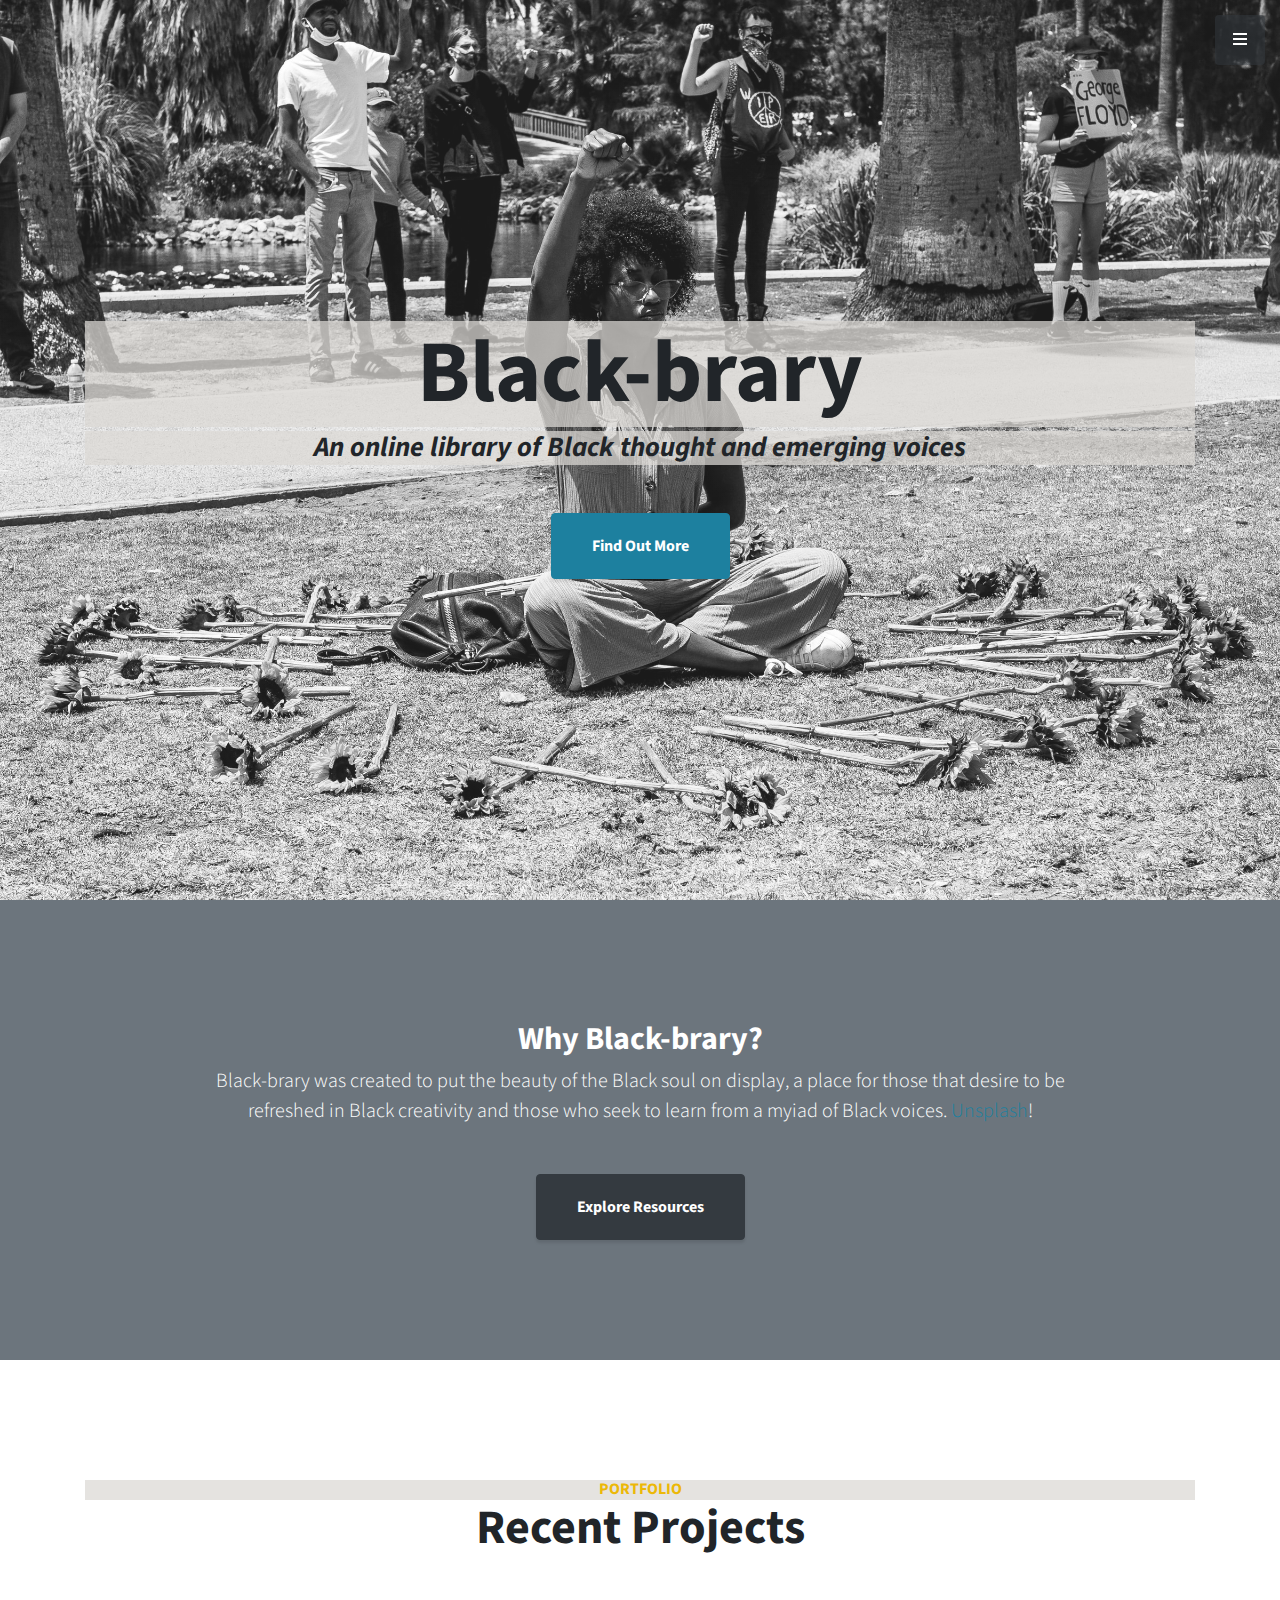
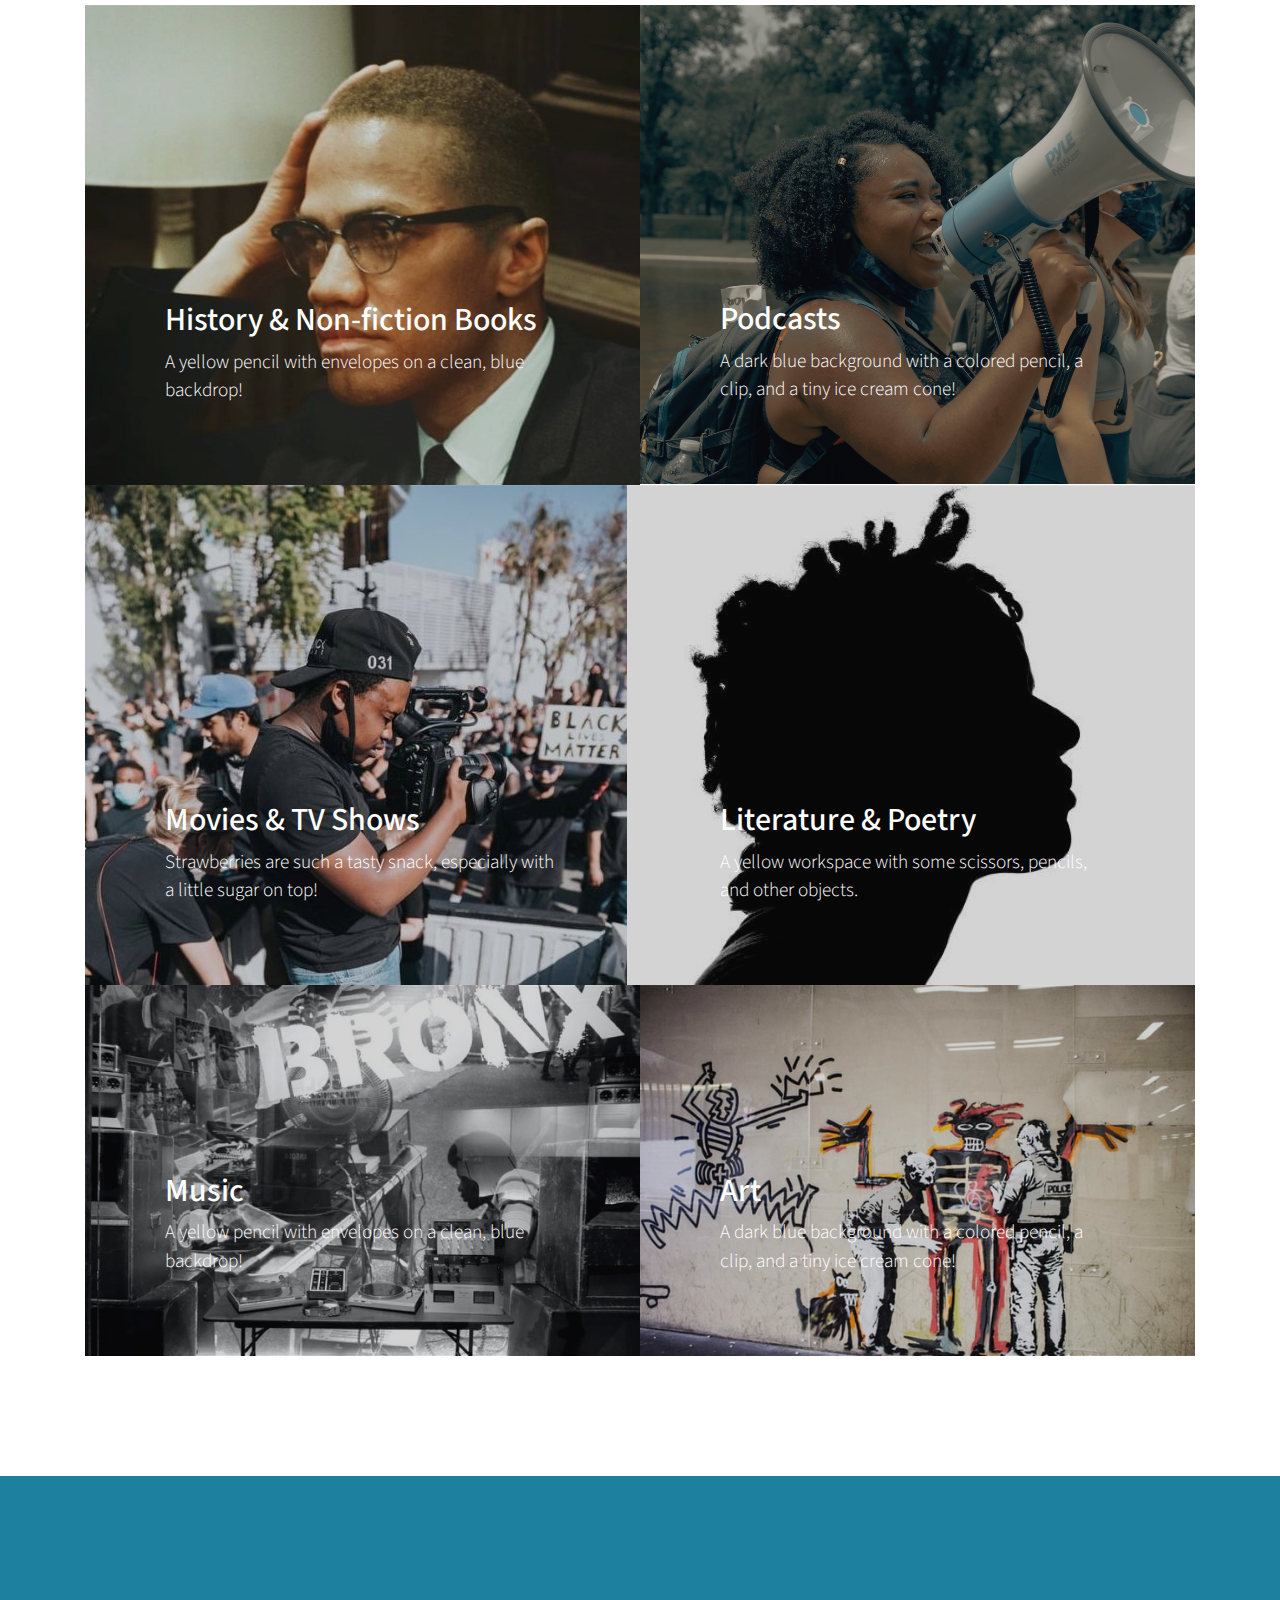
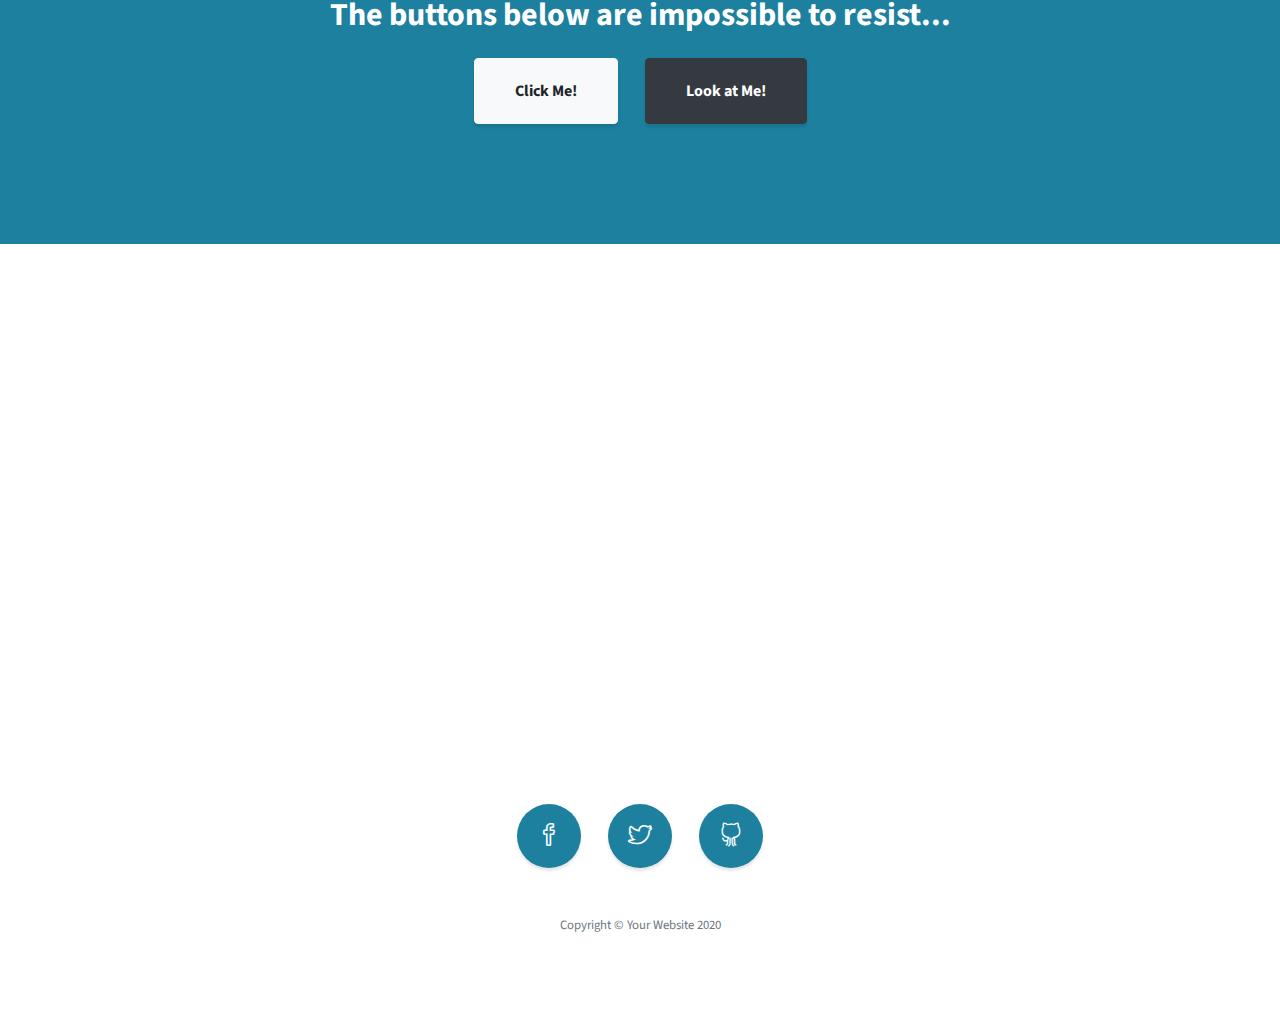
==== commit 376e9877: "updated portfolio photos 5 and 6 with correct photo" ====
--- a/index.html
+++ b/index.html
@@ -127,40 +127,40 @@
                 <p class="mb-0">Strawberries are such a tasty snack, especially with a little sugar on top!</p>
               </div>
             </div>
-            <img class="img-fluid" src="./img/portfolio-3-nathan-dumlao-xXBmMFRK7M4-unsplash.jpg" alt="">
-          </a>
-        </div>
-        <div class="col-lg-6">
-          <a class="portfolio-item" href="#!">
-            <div class="caption">
-              <div class="caption-content">
-                <div class="h2">Workspace</div>
+            <img class="img-fluid" src="./img/portfolio-3-nathan-dumlao-xXBmMFRK7M4-unsplash (2).jpg" alt="Photo by Nathan Dumlao on Unsplash">
+          </a>
+        </div>
+        <div class="col-lg-6">
+          <a class="portfolio-item" href="#!">
+            <div class="caption">
+              <div class="caption-content">
+                <div class="h2">Literature & Poetry</div>
                 <p class="mb-0">A yellow workspace with some scissors, pencils, and other objects.</p>
               </div>
             </div>
-            <img class="img-fluid" src="img/portfolio-4.jpg" alt="">
-          </a>
-        </div>
-        <div class="col-lg-6">
-          <a class="portfolio-item" href="#!">
-            <div class="caption">
-              <div class="caption-content">
-                <div class="h2">Stationary</div>
+            <img class="img-fluid" src="./img/portfolio-4-chiamaka-nwolisa-uY_bycsYGzQ-unsplash-edit.jpg" alt="">
+          </a>
+        </div>
+        <div class="col-lg-6">
+          <a class="portfolio-item" href="#!">
+            <div class="caption">
+              <div class="caption-content">
+                <div class="h2">Music</div>
                 <p class="mb-0">A yellow pencil with envelopes on a clean, blue backdrop!</p>
               </div>
             </div>
-            <img class="img-fluid" src="img/portfolio-1.jpg" alt="">
-          </a>
-        </div>
-        <div class="col-lg-6">
-          <a class="portfolio-item" href="#!">
-            <div class="caption">
-              <div class="caption-content">
-                <div class="h2">Ice Cream</div>
+            <img class="img-fluid" src="./img/portfolio-5-mike-von-PlimI52vC-4-unsplash.jpg" alt="">
+          </a>
+        </div>
+        <div class="col-lg-6">
+          <a class="portfolio-item" href="#!">
+            <div class="caption">
+              <div class="caption-content">
+                <div class="h2">Art</div>
                 <p class="mb-0">A dark blue background with a colored pencil, a clip, and a tiny ice cream cone!</p>
               </div>
             </div>
-            <img class="img-fluid" src="img/portfolio-2.jpg" alt="">
+            <img class="img-fluid" src="./img/portfolio-6-charisse-kenion-rIimETC-0B4-unsplash.jpg" alt="">
           </a>
         </div>
       </div>
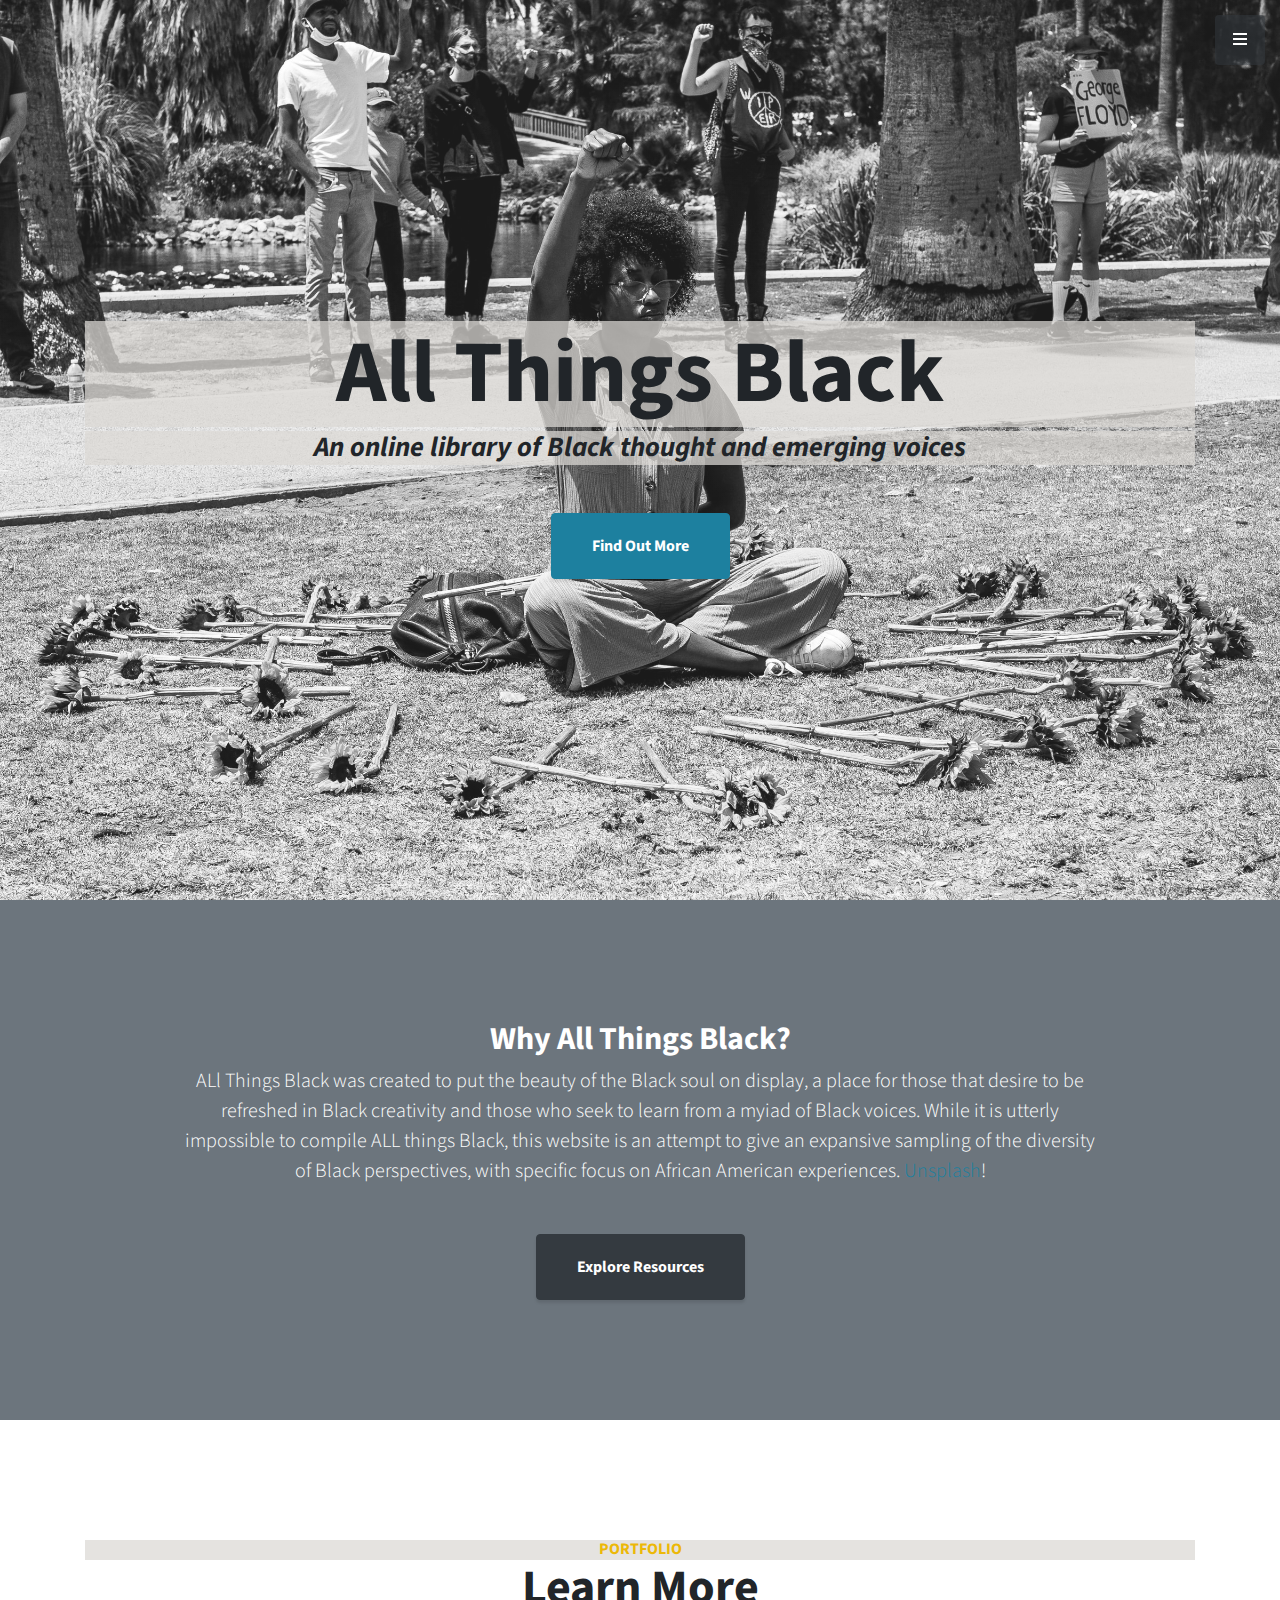
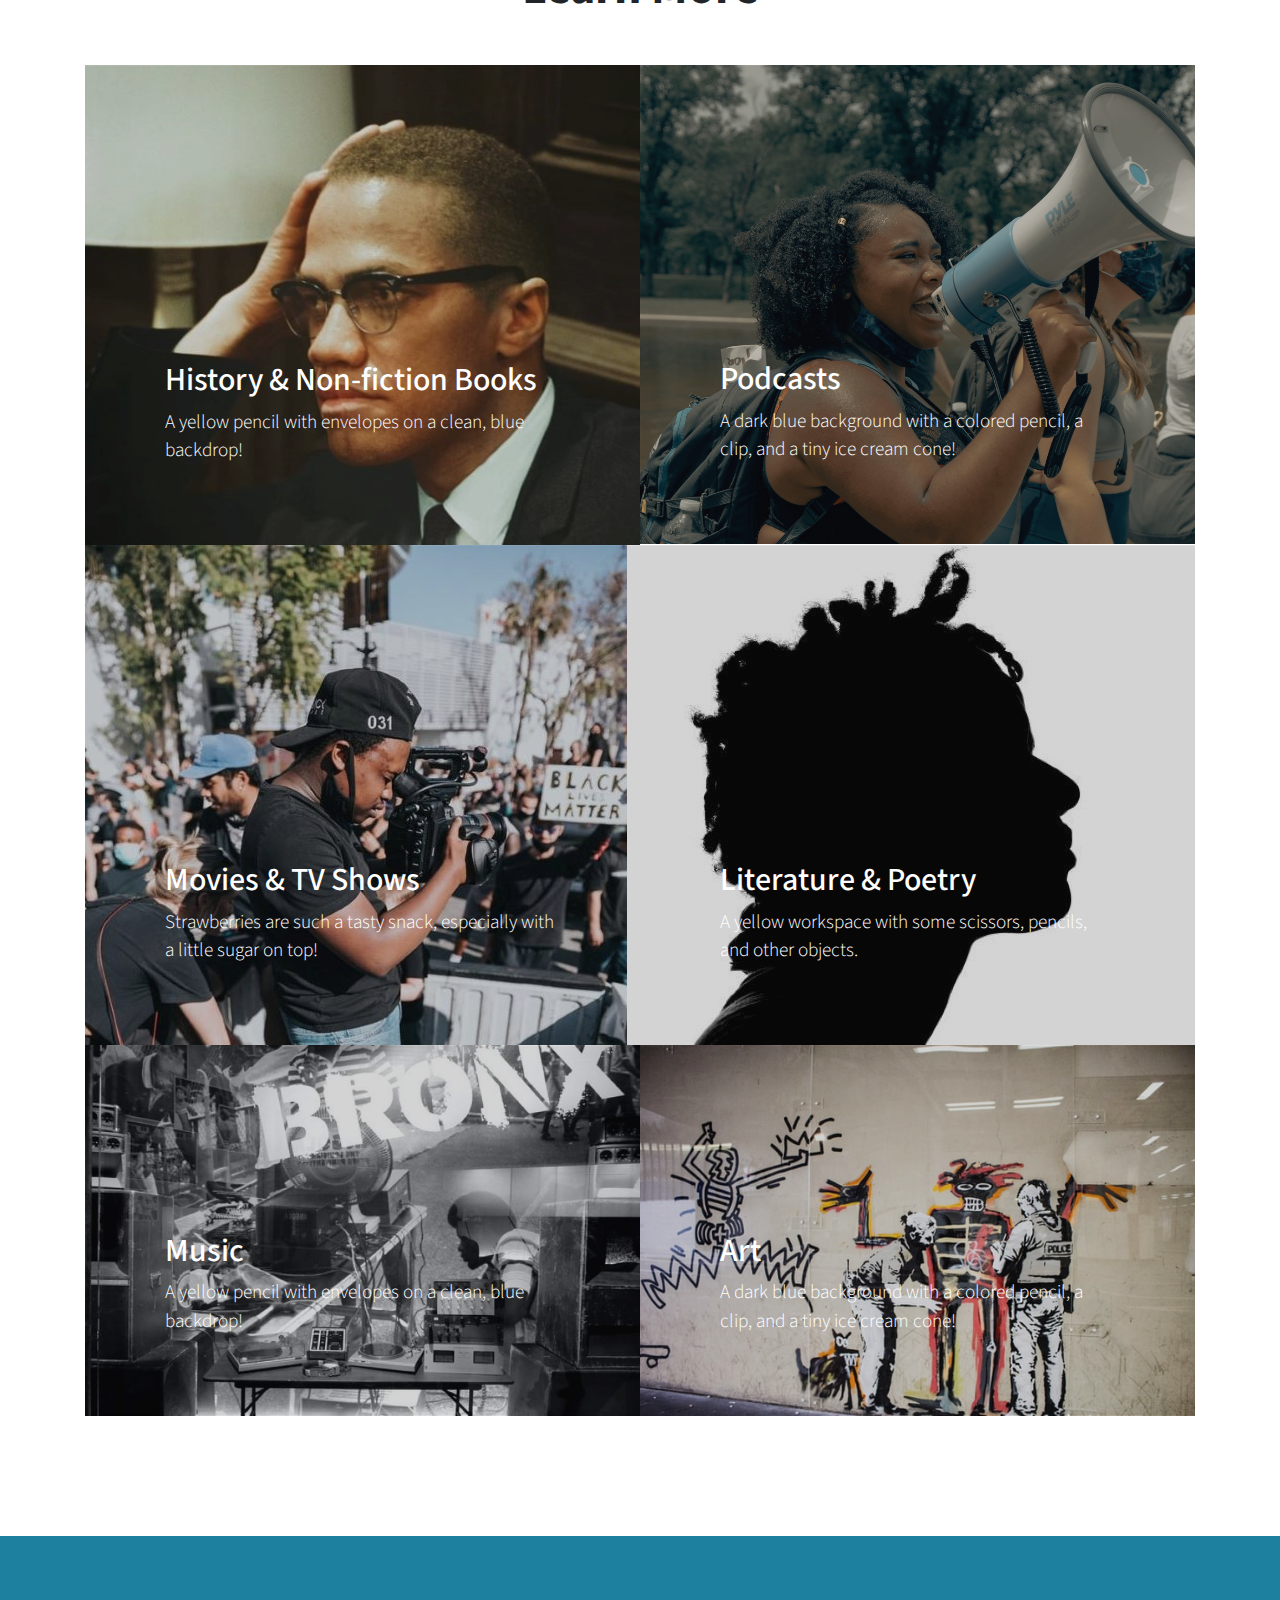
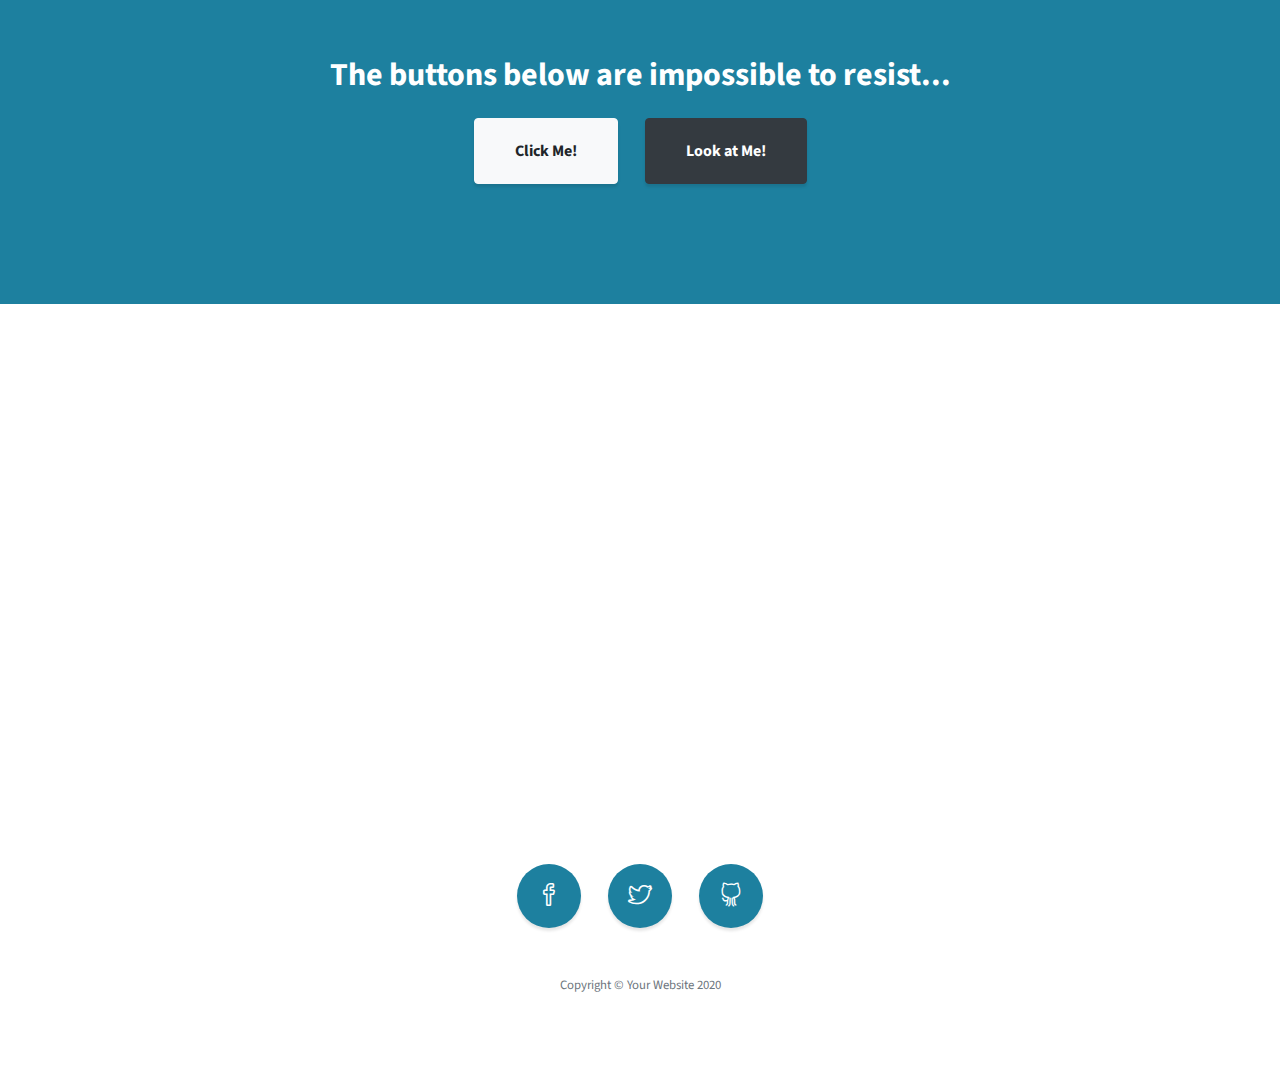
==== commit 8307e51a: "changed header" ====
--- a/index.html
+++ b/index.html
@@ -8,7 +8,7 @@
   <meta name="description" content="">
   <meta name="author" content="">
 
-  <title>Black-brary| your online Black library</title>
+  <title>All Things Black | your online Black library</title>
 
   <!-- Bootstrap Core CSS -->
   <link href="vendor/bootstrap/css/bootstrap.min.css" rel="stylesheet">
@@ -55,7 +55,7 @@
   <!-- Header -->
   <header class="masthead d-flex">
     <div class="container text-center my-auto mastheadTextBg">
-      <h1 class="mb-1">Black-brary</h1>
+      <h1 class="mb-1">All Things Black</h1>
       <h3 class="mb-5">
         <em>An online library of Black thought and emerging voices</em>
       </h3>
@@ -69,8 +69,8 @@
     <div class="container text-center">
       <div class="row">
         <div class="col-lg-10 mx-auto">
-          <h2 class="whiteText">Why Black-brary?</h2>
-          <p class="lead mb-5 whiteText"> Black-brary was created to put the beauty of the Black soul on display, a place for those that desire to be refreshed in Black creativity and those who seek to learn from a myiad of Black voices.
+          <h2 class="whiteText">Why All Things Black?</h2>
+          <p class="lead mb-5 whiteText"> ALl Things Black was created to put the beauty of the Black soul on display, a place for those that desire to be refreshed in Black creativity and those who seek to learn from a myiad of Black voices. While it is utterly impossible to compile ALL things Black, this website is an attempt to give an expansive sampling of the diversity of Black perspectives, with specific focus on African American experiences.
             <a href="https://unsplash.com/">Unsplash</a>!</p>
           <a class="btn btn-dark btn-xl js-scroll-trigger" href="#portfolio">Explore Resources</a>
         </div>
@@ -94,7 +94,7 @@
     <div class="container">
       <div class="content-section-heading text-center">
         <h3 class="text-secondary mb-0">Portfolio</h3>
-        <h2 class="mb-5">Recent Projects</h2>
+        <h2 class="mb-5">Learn More</h2>
       </div>
       <div class="row no-gutters">
         <div class="col-lg-6">
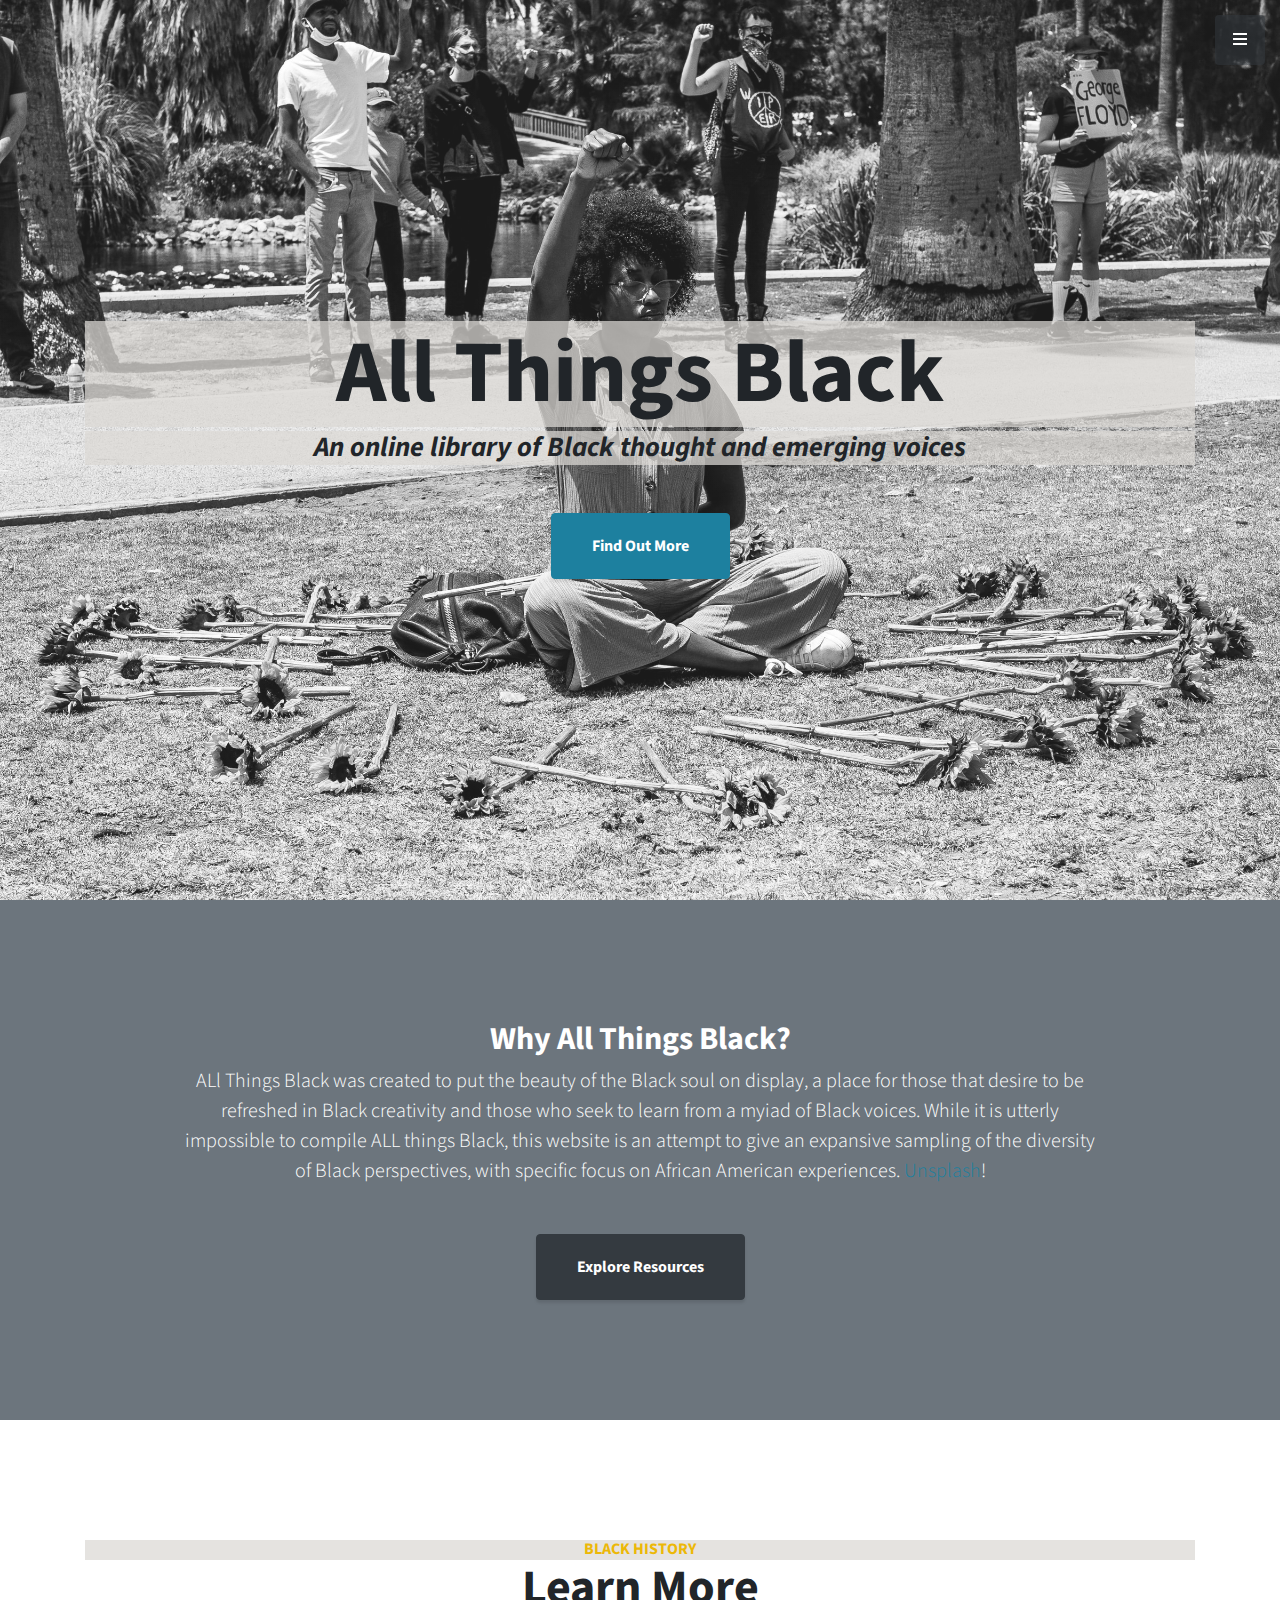
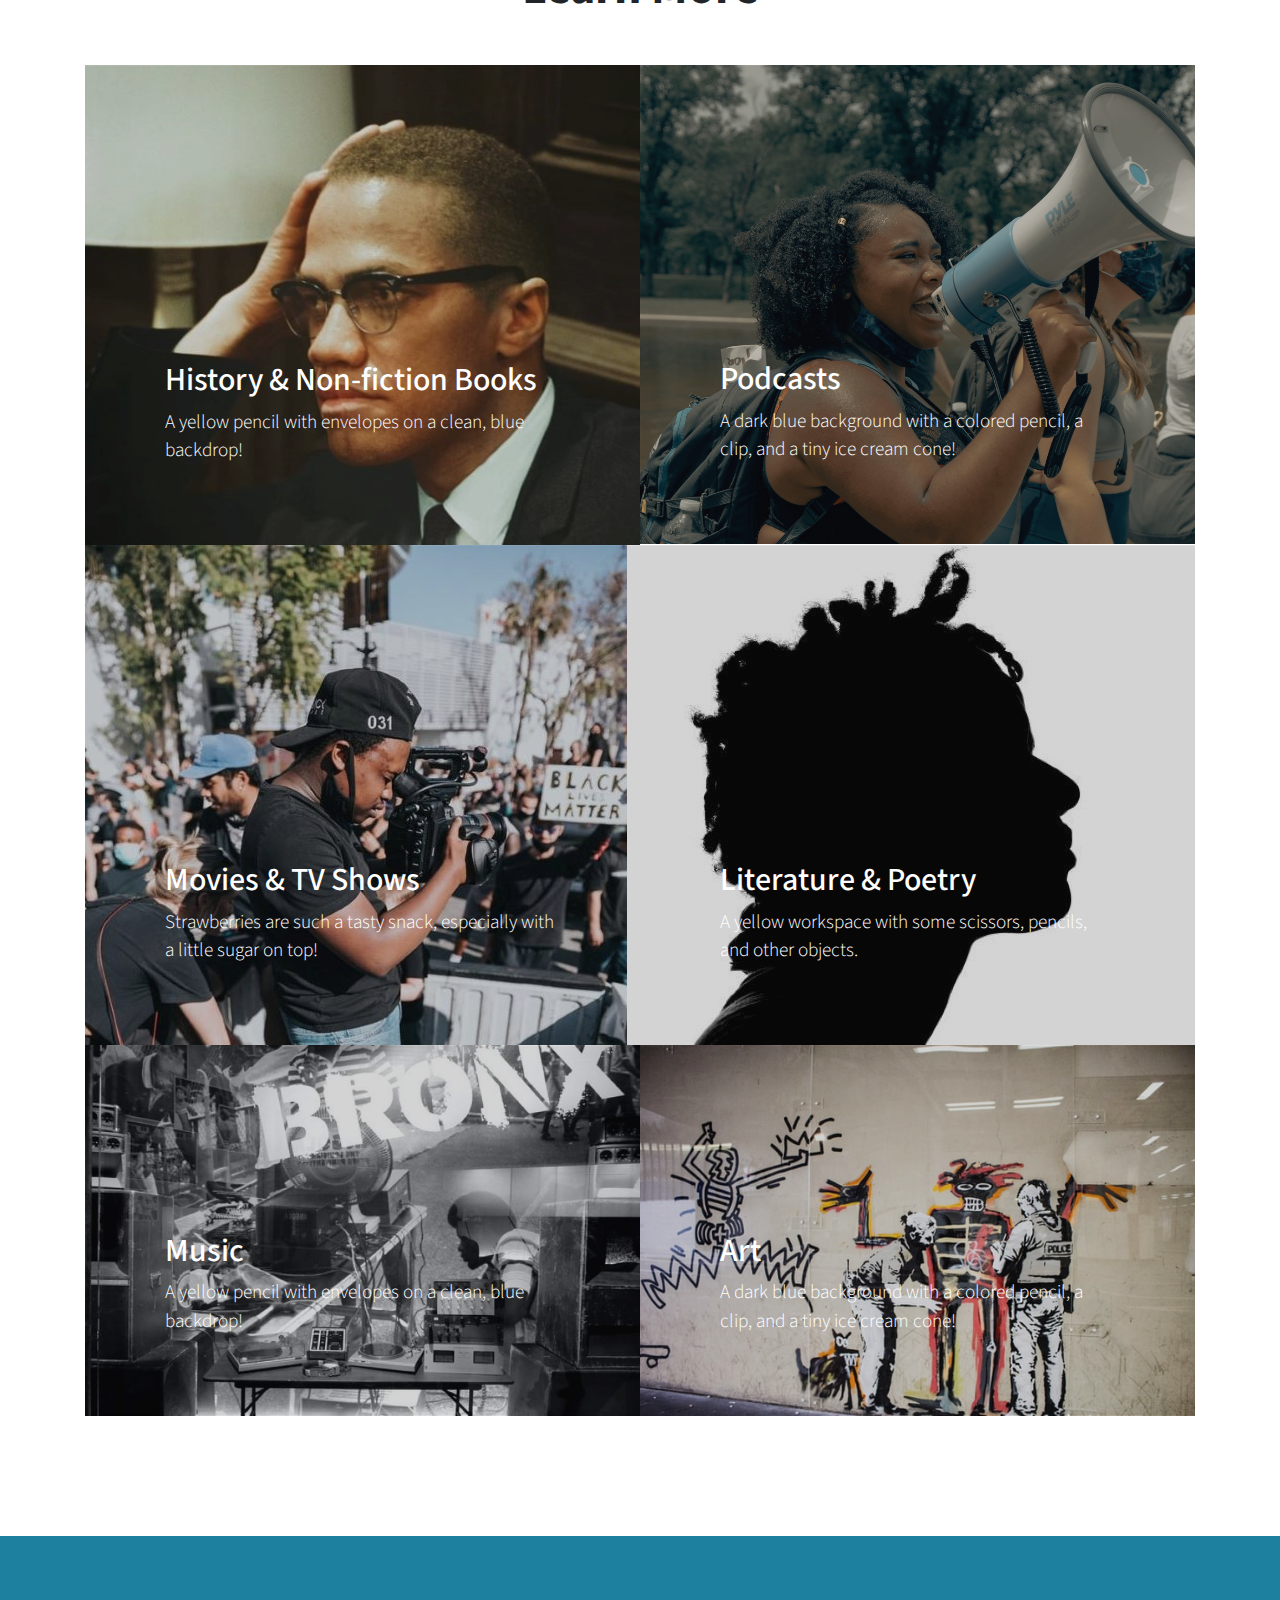
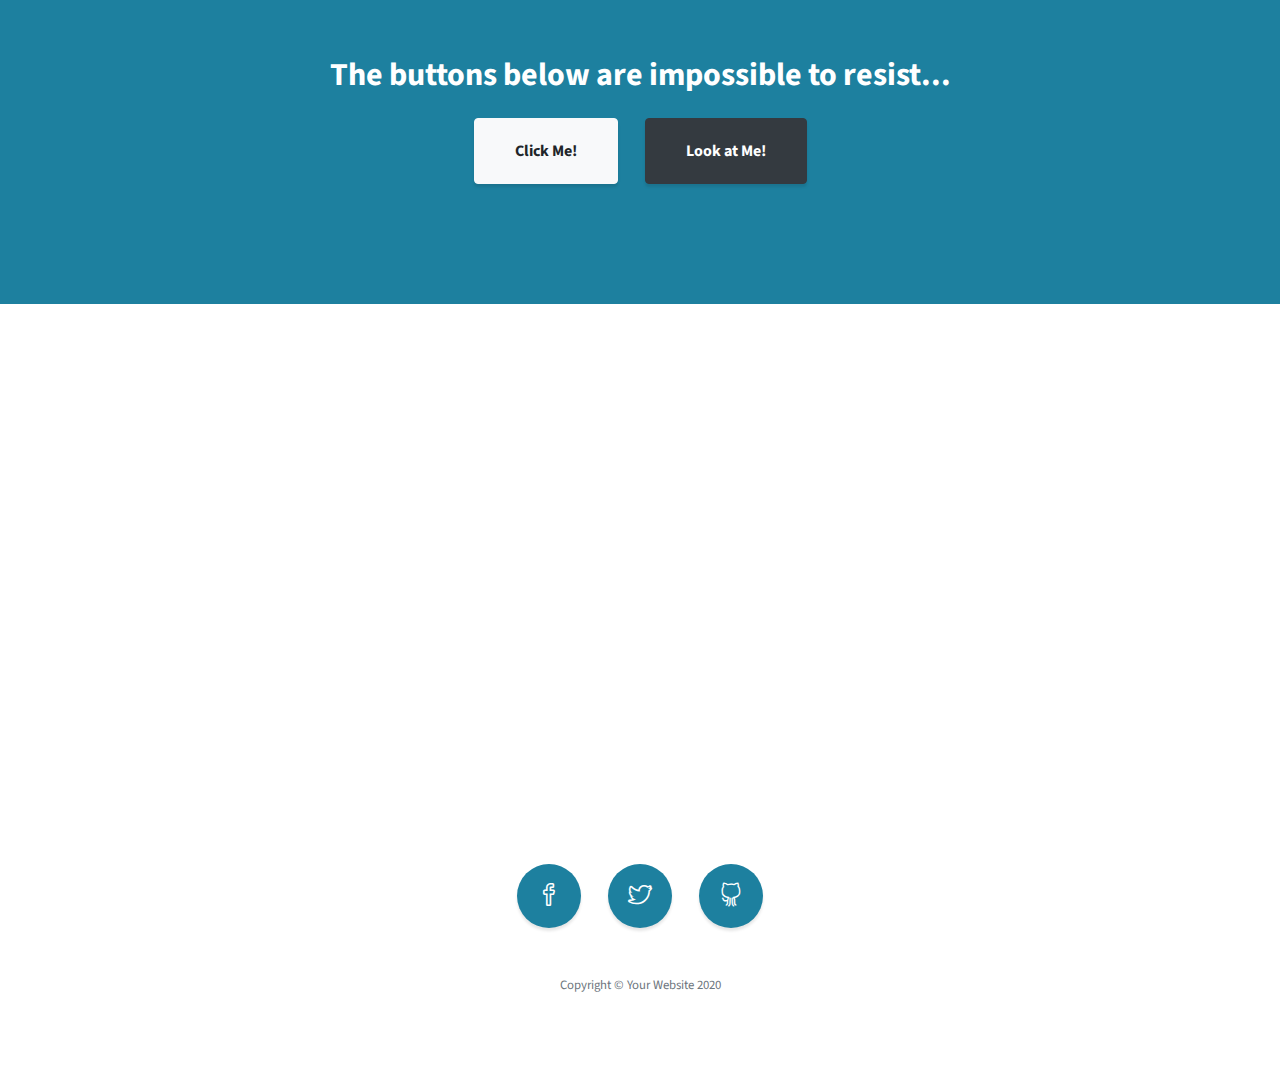
==== commit c2384df7: "added links to thirdDiv in nonFicBooks" ====
--- a/index.html
+++ b/index.html
@@ -15,7 +15,8 @@
 
   <!-- Custom Fonts -->
   <link href="vendor/fontawesome-free/css/all.min.css" rel="stylesheet" type="text/css">
-  <link href="https://fonts.googleapis.com/css?family=Source+Sans+Pro:300,400,700,300italic,400italic,700italic" rel="stylesheet" type="text/css">
+  <link href="https://fonts.googleapis.com/css?family=Source+Sans+Pro:300,400,700,300italic,400italic,700italic"
+    rel="stylesheet" type="text/css">
   <link href="vendor/simple-line-icons/css/simple-line-icons.css" rel="stylesheet">
 
   <!-- Custom CSS -->
@@ -70,8 +71,13 @@
       <div class="row">
         <div class="col-lg-10 mx-auto">
           <h2 class="whiteText">Why All Things Black?</h2>
-          <p class="lead mb-5 whiteText"> ALl Things Black was created to put the beauty of the Black soul on display, a place for those that desire to be refreshed in Black creativity and those who seek to learn from a myiad of Black voices. While it is utterly impossible to compile ALL things Black, this website is an attempt to give an expansive sampling of the diversity of Black perspectives, with specific focus on African American experiences.
-            <a href="https://unsplash.com/">Unsplash</a>!</p>
+          <p class="lead mb-5 whiteText"> ALl Things Black was created to put the beauty of the Black soul on display, a
+            place for those that desire to be refreshed in Black creativity and those who seek to learn from a myiad of
+            Black voices. While it is utterly impossible to compile ALL things Black, this website is an attempt to give
+            an expansive sampling of the diversity of Black perspectives, with specific focus on African American
+            experiences.
+            <a href="https://unsplash.com/">Unsplash</a>!
+          </p>
           <a class="btn btn-dark btn-xl js-scroll-trigger" href="#portfolio">Explore Resources</a>
         </div>
       </div>
@@ -93,23 +99,24 @@
   <section class="content-section" id="portfolio">
     <div class="container">
       <div class="content-section-heading text-center">
-        <h3 class="text-secondary mb-0">Portfolio</h3>
+        <h3 class="text-secondary mb-0">Black History</h3>
         <h2 class="mb-5">Learn More</h2>
       </div>
       <div class="row no-gutters">
         <div class="col-lg-6">
-          <a class="portfolio-item" href="#!">
+          <a class="portfolio-item" href="./html-pages/nonFicBooks.html">
             <div class="caption">
               <div class="caption-content">
                 <div class="h2">History & Non-fiction Books</div>
                 <p class="mb-0">A yellow pencil with envelopes on a clean, blue backdrop!</p>
               </div>
             </div>
-            <img class="img-fluid" src="./img/portfolio-1-unseen-histories-37tjLuKnBRs-unsplash.jpg" alt="Photo by Unseen Histories on Unsplash">
-          </a>
-        </div>
-        <div class="col-lg-6">
-          <a class="portfolio-item" href="#!">
+            <img class="img-fluid" src="./img/portfolio-1-unseen-histories-37tjLuKnBRs-unsplash.jpg"
+              alt="Photo by Unseen Histories on Unsplash">
+          </a>
+        </div>
+        <div class="col-lg-6">
+          <a class="portfolio-item" href="./html-pages/podcasts.html">
             <div class="caption">
               <div class="caption-content">
                 <div class="h2">Podcasts</div>
@@ -120,18 +127,19 @@
           </a>
         </div>
         <div class="col-lg-6">
-          <a class="portfolio-item" href="#!">
+          <a class="portfolio-item" href="./html-pages/movies.html">
             <div class="caption">
               <div class="caption-content">
                 <div class="h2">Movies & TV Shows</div>
                 <p class="mb-0">Strawberries are such a tasty snack, especially with a little sugar on top!</p>
               </div>
             </div>
-            <img class="img-fluid" src="./img/portfolio-3-nathan-dumlao-xXBmMFRK7M4-unsplash (2).jpg" alt="Photo by Nathan Dumlao on Unsplash">
-          </a>
-        </div>
-        <div class="col-lg-6">
-          <a class="portfolio-item" href="#!">
+            <img class="img-fluid" src="./img/portfolio-3-nathan-dumlao-xXBmMFRK7M4-unsplash (2).jpg"
+              alt="Photo by Nathan Dumlao on Unsplash">
+          </a>
+        </div>
+        <div class="col-lg-6">
+          <a class="portfolio-item" href="./html-pages/literature.html">
             <div class="caption">
               <div class="caption-content">
                 <div class="h2">Literature & Poetry</div>
@@ -142,7 +150,7 @@
           </a>
         </div>
         <div class="col-lg-6">
-          <a class="portfolio-item" href="#!">
+          <a class="portfolio-item" href="./html-pages/music.html">
             <div class="caption">
               <div class="caption-content">
                 <div class="h2">Music</div>
@@ -153,7 +161,7 @@
           </a>
         </div>
         <div class="col-lg-6">
-          <a class="portfolio-item" href="#!">
+          <a class="portfolio-item" href="./html-pages/art.html">
             <div class="caption">
               <div class="caption-content">
                 <div class="h2">Art</div>
@@ -178,10 +186,12 @@
 
   <!-- Map -->
   <div id="contact" class="map">
-    <iframe src="https://maps.google.com/maps?f=q&amp;source=s_q&amp;hl=en&amp;geocode=&amp;q=Twitter,+Inc.,+Market+Street,+San+Francisco,+CA&amp;aq=0&amp;oq=twitter&amp;sll=28.659344,-81.187888&amp;sspn=0.128789,0.264187&amp;ie=UTF8&amp;hq=Twitter,+Inc.,+Market+Street,+San+Francisco,+CA&amp;t=m&amp;z=15&amp;iwloc=A&amp;output=embed"></iframe>
+    <iframe
+      src="https://maps.google.com/maps?f=q&amp;source=s_q&amp;hl=en&amp;geocode=&amp;q=Twitter,+Inc.,+Market+Street,+San+Francisco,+CA&amp;aq=0&amp;oq=twitter&amp;sll=28.659344,-81.187888&amp;sspn=0.128789,0.264187&amp;ie=UTF8&amp;hq=Twitter,+Inc.,+Market+Street,+San+Francisco,+CA&amp;t=m&amp;z=15&amp;iwloc=A&amp;output=embed"></iframe>
     <br />
     <small>
-      <a href="https://maps.google.com/maps?f=q&amp;source=embed&amp;hl=en&amp;geocode=&amp;q=Twitter,+Inc.,+Market+Street,+San+Francisco,+CA&amp;aq=0&amp;oq=twitter&amp;sll=28.659344,-81.187888&amp;sspn=0.128789,0.264187&amp;ie=UTF8&amp;hq=Twitter,+Inc.,+Market+Street,+San+Francisco,+CA&amp;t=m&amp;z=15&amp;iwloc=A"></a>
+      <a
+        href="https://maps.google.com/maps?f=q&amp;source=embed&amp;hl=en&amp;geocode=&amp;q=Twitter,+Inc.,+Market+Street,+San+Francisco,+CA&amp;aq=0&amp;oq=twitter&amp;sll=28.659344,-81.187888&amp;sspn=0.128789,0.264187&amp;ie=UTF8&amp;hq=Twitter,+Inc.,+Market+Street,+San+Francisco,+CA&amp;t=m&amp;z=15&amp;iwloc=A"></a>
     </small>
   </div>
 
@@ -226,4 +236,4 @@
 
 </body>
 
-</html>
+</html>